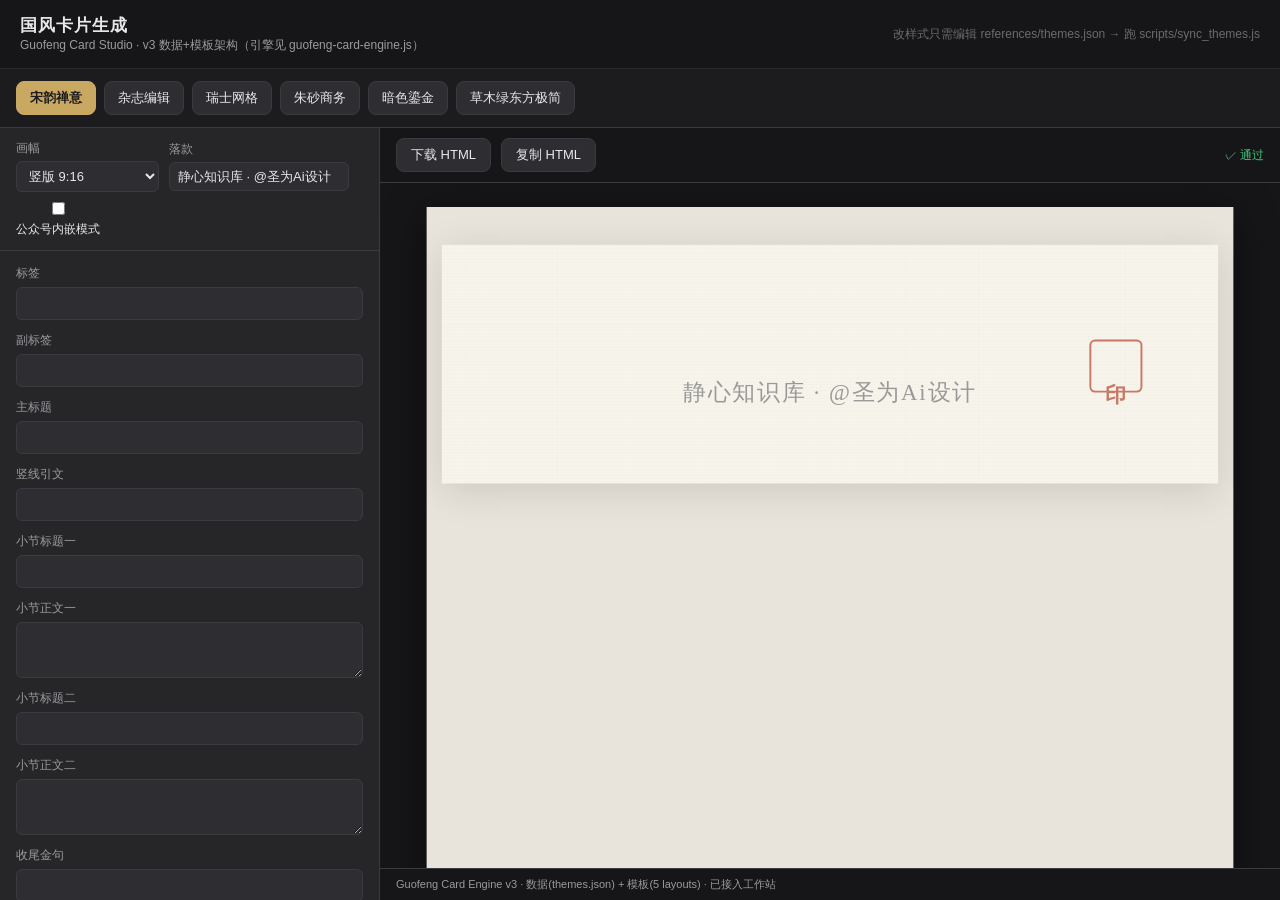
==== guofeng-card-studio.html @ 95b18b8d "chore: v3.1.0 加入更新日志与道术双群实战海报示例 - 新增 CHANGELOG.md（v1.0.0 → v3.1.0 全量版本记录） - 新增 examples/：道·宋韵禅意 + 术·" ====
<!DOCTYPE html>
<html lang="zh-CN">
<head>
<meta charset="UTF-8">
<meta name="viewport" content="width=device-width,initial-scale=1.0">
<title>国风卡片生成 · Guofeng Card Studio v3</title>
<style>
  *{margin:0;padding:0;box-sizing:border-box}
  body{font-family:"Noto Sans SC",-apple-system,"PingFang SC",sans-serif;background:#161618;color:#e8e8ea;height:100vh;display:flex;flex-direction:column;overflow:hidden}
  header{padding:14px 20px;border-bottom:1px solid #2a2a2e;display:flex;align-items:center;gap:16px;flex-wrap:wrap}
  header h1{font-size:17px;font-weight:700;letter-spacing:1px}
  header .sub{font-size:12px;color:#9a9aa0}
  header .hint{margin-left:auto;font-size:12px;color:#6a6a70}
  main{flex:1;min-height:0;display:flex}
  #app{flex:1;min-width:0}
</style>
</head>
<body>
<header>
  <div>
    <h1>国风卡片生成</h1>
    <div class="sub">Guofeng Card Studio · v3 数据+模板架构（引擎见 guofeng-card-engine.js）</div>
  </div>
  <div class="hint">改样式只需编辑 references/themes.json → 跑 scripts/sync_themes.js</div>
</header>
<main>
  <div id="app"></div>
</main>

<!-- 引擎（含全部主题数据与 5 个通用布局模板） -->
<script src="guofeng-card-engine.js"></script>
<script>
  // 挂载引擎到 #app。风格/数据全部来自引擎内的 DATA（由 themes.json 同步）。
  GuofengCard.mount('#app', { defaultStyle: 'songzen', sign: '静心知识库 · @圣为Ai设计' });
</script>
</body>
</html>
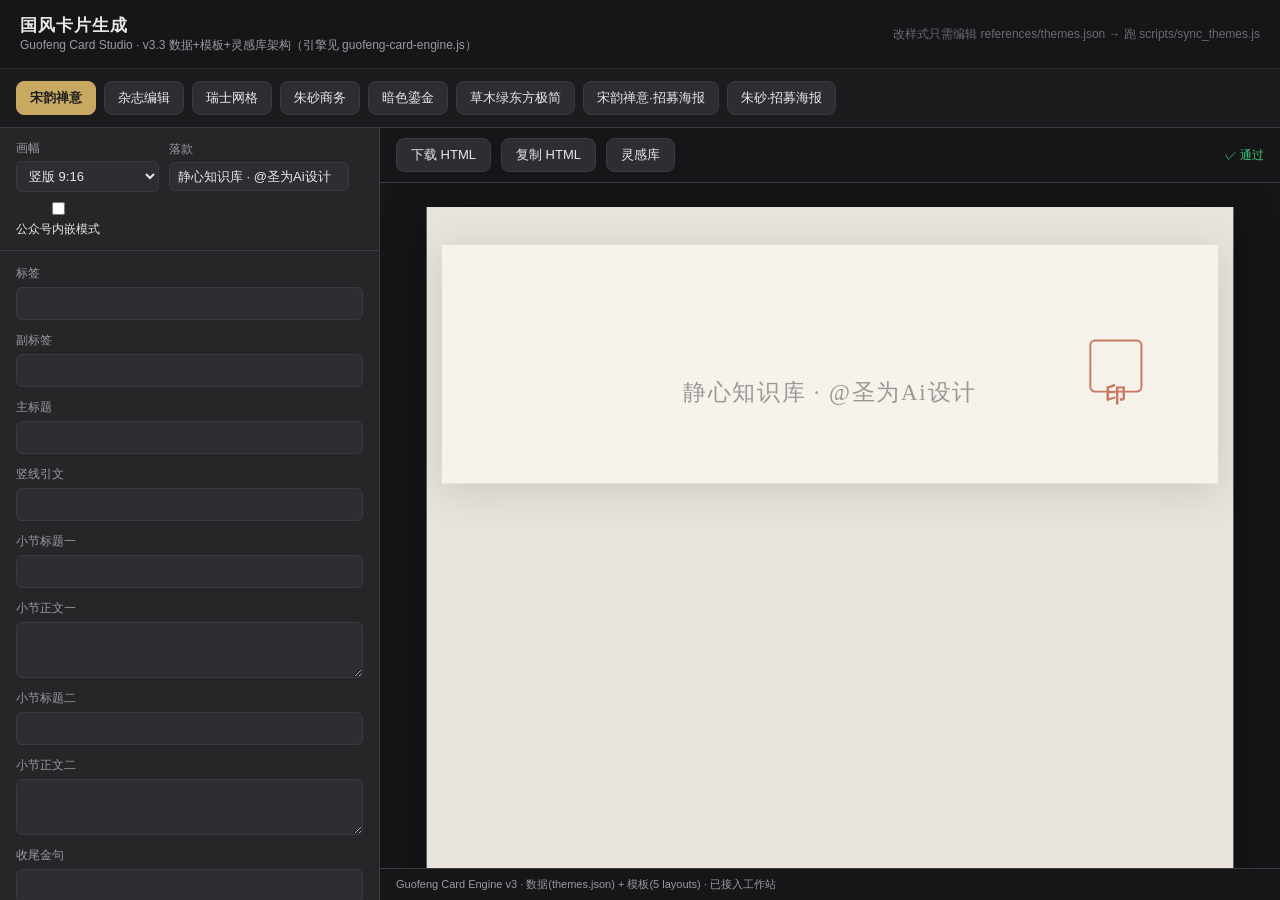
==== commit bb450795: "feat: v3.3.0 联网灵感库——可更新的结构化灵感数据源 + Studio灵感面板 - 新增 references/inspiration.json（6 来源 / 16 条灵感，含配色/字体/" ====
--- a/guofeng-card-studio.html
+++ b/guofeng-card-studio.html
@@ -19,7 +19,7 @@
 <header>
   <div>
     <h1>国风卡片生成</h1>
-    <div class="sub">Guofeng Card Studio · v3 数据+模板架构（引擎见 guofeng-card-engine.js）</div>
+    <div class="sub">Guofeng Card Studio · v3.3 数据+模板+灵感库架构（引擎见 guofeng-card-engine.js）</div>
   </div>
   <div class="hint">改样式只需编辑 references/themes.json → 跑 scripts/sync_themes.js</div>
 </header>
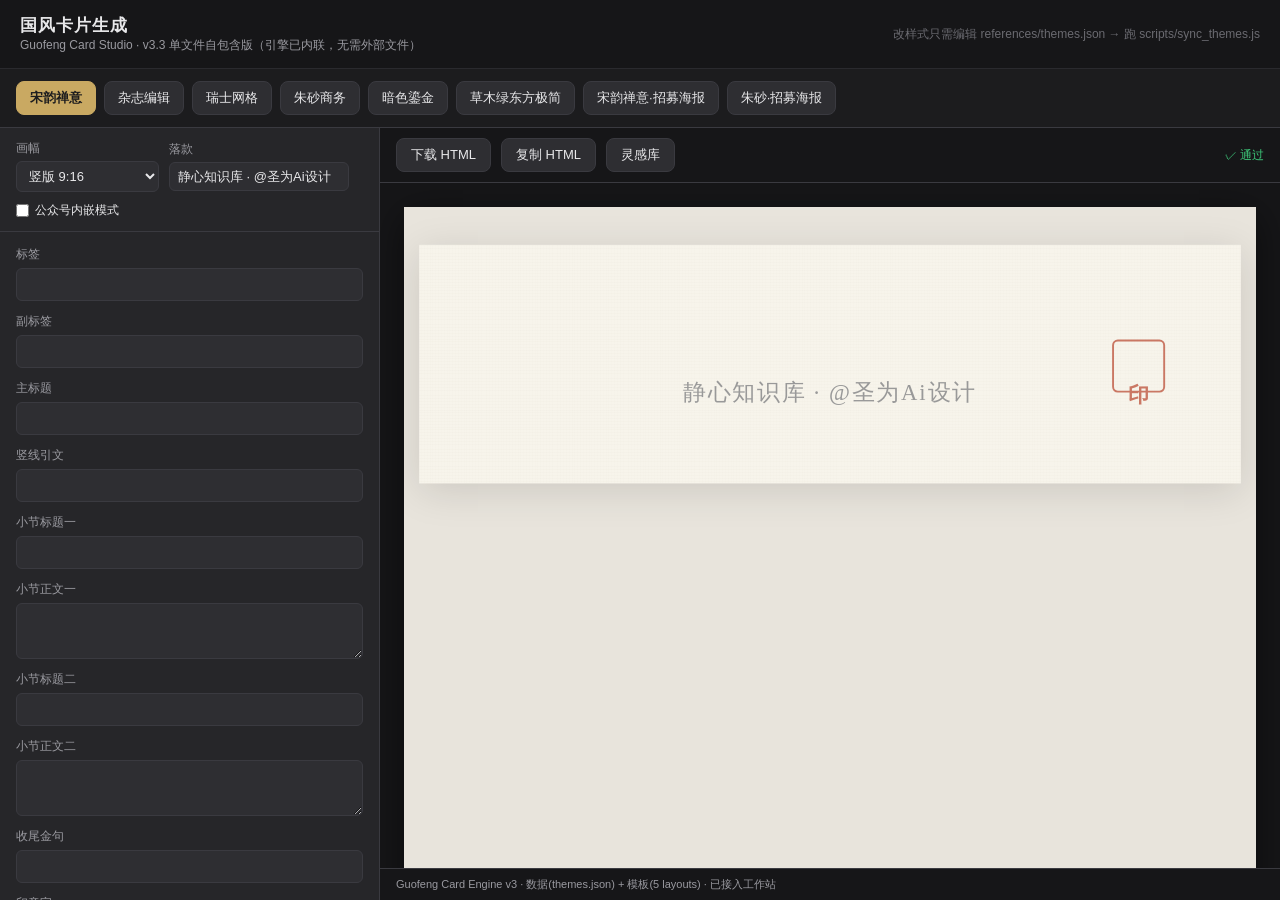
==== commit 21cdd8a9: "feat: Studio 单文件自包含版——引擎内联，单独打开不再丢标签按钮 手机上只带 HTML 打开时引擎缺失导致整个 UI 不渲染；现将 guofeng-card-engine.js 内联进 H" ====
--- a/guofeng-card-studio.html
+++ b/guofeng-card-studio.html
@@ -19,7 +19,7 @@
 <header>
   <div>
     <h1>国风卡片生成</h1>
-    <div class="sub">Guofeng Card Studio · v3.3 数据+模板+灵感库架构（引擎见 guofeng-card-engine.js）</div>
+    <div class="sub">Guofeng Card Studio · v3.3 单文件自包含版（引擎已内联，无需外部文件）</div>
   </div>
   <div class="hint">改样式只需编辑 references/themes.json → 跑 scripts/sync_themes.js</div>
 </header>
@@ -27,8 +27,1550 @@
   <div id="app"></div>
 </main>
 
-<!-- 引擎（含全部主题数据与 5 个通用布局模板） -->
-<script src="guofeng-card-engine.js"></script>
+<!-- 引擎已内联（含全部主题数据与布局模板），单文件即可运行 -->
+<script>
+/*!
+ * Guofeng Card Engine v3.3  —  数据 + 模板 + 灵感库 架构
+ * 8 套主题收敛为：themes.json（数据） + 6 个通用布局模板（结构，含 poster 招募海报）。
+ * 灵感库：inspiration.json（数据） + 同步进本文件 INSPIRATIONS 块，Studio 内可浏览/复制。
+ * 新增风格 = 在 themes.json 加一条（layout + colors + decor + sample），无需改 HTML。
+ *
+ * 用法一（UI 挂载）：
+ *   <script src="guofeng-card-engine.js"><\/script>
+ *   GuofengCard.mount(document.getElementById('mount-here'), { defaultStyle:'songzen' });
+ * 用法二（只要 HTML）：
+ *   const html = GuofengCard.buildCard('swiss', { title:'...' }, { ratio:'9:16', sign:'xxx' });
+ *   const wechat = GuofengCard.inlineStyles(html);
+ *   const v = GuofengCard.validate(wechat, true);
+ *
+ * 编辑数据源：改 references/themes.json，再跑 `node scripts/sync_themes.js` 同步到本文件。
+ */
+(function (global) {
+  'use strict';
+
+  const FONT_BASE = "https://miaoda.feishu.cn/fonts/css2?family=";
+  const SIGN_DEFAULT = "静心知识库 · @圣为Ai设计";
+
+  /* —— 字体令牌：token -> 实际 font-family —— */
+  const FAMILY = {
+    serif: '"Noto Serif SC","Songti SC","SimSun",serif',
+    sans: '"Noto Sans SC",sans-serif',
+    display: '"Playfair Display",serif',
+    mono: '"JetBrains Mono",monospace'
+  };
+
+  /* ============ 主题数据（由 scripts/sync_themes.js 从 themes.json 同步） ============ */
+  /*__THEMES_DATA_START__*/
+  const DATA = {
+  "version": "3.2.0",
+  "signDefault": "静心知识库 · @圣为Ai设计",
+  "fontFamilies": {
+    "serif": "\"Noto Serif SC\",\"Songti SC\",\"SimSun\",serif",
+    "sans": "\"Noto Sans SC\",sans-serif",
+    "display": "\"Playfair Display\",serif",
+    "mono": "\"JetBrains Mono\",monospace"
+  },
+  "fontLink": {
+    "serif": "Noto+Serif+SC:wght@400;600;700;900",
+    "sans": "Noto+Sans+SC:wght@300;400;500;700;800",
+    "display": "Playfair+Display:wght@700;900",
+    "mono": "JetBrains+Mono:wght@400;700"
+  },
+  "layouts": {
+    "single": {
+      "desc": "单列叙事：标签→主标题→竖线引文→小节→收尾金句→印章。宋韵禅意/暗色鎏金共用",
+      "fields": [
+        {
+          "k": "tag",
+          "l": "标签",
+          "t": "text"
+        },
+        {
+          "k": "subTag",
+          "l": "副标签",
+          "t": "text"
+        },
+        {
+          "k": "title",
+          "l": "主标题",
+          "t": "text"
+        },
+        {
+          "k": "quote",
+          "l": "竖线引文",
+          "t": "text"
+        },
+        {
+          "k": "s1t",
+          "l": "小节标题一",
+          "t": "text"
+        },
+        {
+          "k": "s1b",
+          "l": "小节正文一",
+          "t": "area"
+        },
+        {
+          "k": "s2t",
+          "l": "小节标题二",
+          "t": "text"
+        },
+        {
+          "k": "s2b",
+          "l": "小节正文二",
+          "t": "area"
+        },
+        {
+          "k": "golden",
+          "l": "收尾金句",
+          "t": "text"
+        },
+        {
+          "k": "seal",
+          "l": "印章字",
+          "t": "text"
+        }
+      ]
+    },
+    "editorial": {
+      "desc": "杂志叙事：栏目标签→主标题→导语→首字下沉→金句引文→第二段",
+      "fields": [
+        {
+          "k": "kicker",
+          "l": "栏目标签",
+          "t": "text"
+        },
+        {
+          "k": "title",
+          "l": "主标题",
+          "t": "text"
+        },
+        {
+          "k": "dek",
+          "l": "导语/摘要",
+          "t": "area"
+        },
+        {
+          "k": "lead",
+          "l": "首段（首字下沉）",
+          "t": "area"
+        },
+        {
+          "k": "pull",
+          "l": "金句引文",
+          "t": "text"
+        },
+        {
+          "k": "lead2",
+          "l": "第二段",
+          "t": "area"
+        }
+      ]
+    },
+    "grid": {
+      "desc": "瑞士网格：顶栏→主标题→编号步骤→结论条",
+      "fields": [
+        {
+          "k": "topL",
+          "l": "分类标签",
+          "t": "text"
+        },
+        {
+          "k": "topR",
+          "l": "日期/编号",
+          "t": "text"
+        },
+        {
+          "k": "title",
+          "l": "主标题",
+          "t": "text"
+        },
+        {
+          "k": "s1t",
+          "l": "阶段一标题",
+          "t": "text"
+        },
+        {
+          "k": "s1b",
+          "l": "阶段一说明",
+          "t": "area"
+        },
+        {
+          "k": "s2t",
+          "l": "阶段二标题",
+          "t": "text"
+        },
+        {
+          "k": "s2b",
+          "l": "阶段二说明",
+          "t": "area"
+        },
+        {
+          "k": "s3t",
+          "l": "阶段三标题",
+          "t": "text"
+        },
+        {
+          "k": "s3b",
+          "l": "阶段三说明",
+          "t": "area"
+        },
+        {
+          "k": "conclusion",
+          "l": "结论条",
+          "t": "text"
+        }
+      ]
+    },
+    "asymmetric": {
+      "desc": "不对称色块：左侧色块+竖排水印+四角元数据→内容区",
+      "fields": [
+        {
+          "k": "metaTL",
+          "l": "编号",
+          "t": "text"
+        },
+        {
+          "k": "metaTR",
+          "l": "期次",
+          "t": "text"
+        },
+        {
+          "k": "series",
+          "l": "系列名",
+          "t": "text"
+        },
+        {
+          "k": "title",
+          "l": "主标题",
+          "t": "text"
+        },
+        {
+          "k": "subtitle",
+          "l": "副标题",
+          "t": "area"
+        },
+        {
+          "k": "s1t",
+          "l": "小节标签一",
+          "t": "text"
+        },
+        {
+          "k": "s1b",
+          "l": "小节正文一",
+          "t": "area"
+        },
+        {
+          "k": "s2t",
+          "l": "小节标签二",
+          "t": "text"
+        },
+        {
+          "k": "s2b",
+          "l": "小节正文二",
+          "t": "area"
+        },
+        {
+          "k": "circle",
+          "l": "圆心字",
+          "t": "text"
+        },
+        {
+          "k": "golden",
+          "l": "收尾金句",
+          "t": "text"
+        },
+        {
+          "k": "water",
+          "l": "水印字",
+          "t": "text"
+        }
+      ]
+    },
+    "business": {
+      "desc": "商务营销：红封边→页码水印→卖点列表→渐变页脚",
+      "fields": [
+        {
+          "k": "kicker",
+          "l": "课程/产品标签",
+          "t": "text"
+        },
+        {
+          "k": "title",
+          "l": "主标题",
+          "t": "text"
+        },
+        {
+          "k": "subtitle",
+          "l": "副标题/价值",
+          "t": "area"
+        },
+        {
+          "k": "f1t",
+          "l": "卖点一标题",
+          "t": "text"
+        },
+        {
+          "k": "f1b",
+          "l": "卖点一说明（含*高亮*）",
+          "t": "area"
+        },
+        {
+          "k": "f2t",
+          "l": "卖点二标题",
+          "t": "text"
+        },
+        {
+          "k": "f2b",
+          "l": "卖点二说明",
+          "t": "area"
+        }
+      ]
+    },
+    "poster": {
+      "desc": "国风招募海报：标签→大字主标题(支持<br>/<em>高亮)→可选路径条→壹贰叁日课→CTA色块+二维码→落款。适配 9:16 竖版招募/活动海报",
+      "fields": [
+        {
+          "k": "tag",
+          "l": "标签",
+          "t": "text"
+        },
+        {
+          "k": "sub",
+          "l": "副标签",
+          "t": "text"
+        },
+        {
+          "k": "title",
+          "l": "主标题(可用<br>换行、<em>高亮)",
+          "t": "text"
+        },
+        {
+          "k": "seal",
+          "l": "印章字",
+          "t": "text"
+        },
+        {
+          "k": "l1",
+          "l": "日课一",
+          "t": "area"
+        },
+        {
+          "k": "l2",
+          "l": "日课二",
+          "t": "area"
+        },
+        {
+          "k": "l3",
+          "l": "日课三",
+          "t": "area"
+        },
+        {
+          "k": "steps",
+          "l": "路径条(空格分隔·可选)",
+          "t": "text"
+        },
+        {
+          "k": "cta",
+          "l": "CTA主文案",
+          "t": "text"
+        },
+        {
+          "k": "ctaSub",
+          "l": "CTA副文案",
+          "t": "text"
+        },
+        {
+          "k": "qrcode",
+          "l": "二维码(url或base64·可选)",
+          "t": "text"
+        },
+        {
+          "k": "water",
+          "l": "背景水印字(可选)",
+          "t": "text"
+        }
+      ]
+    }
+  },
+  "themes": {
+    "songzen": {
+      "label": "宋韵禅意",
+      "layout": "single",
+      "bodyBg": "#e8e4dc",
+      "fonts": {
+        "base": "serif",
+        "display": "serif"
+      },
+      "fontTokens": [
+        "serif"
+      ],
+      "decor": {
+        "seal": true,
+        "paperTexture": true,
+        "gradientText": false
+      },
+      "colors": {
+        "--ink": "#222",
+        "--accent": "#8C4A38",
+        "--accent-bright": "#B8442C",
+        "--gold": "#C8B89E",
+        "--jade": "#3A5A48",
+        "--paper": "#F7F4EB",
+        "--line": "#DDD8CF",
+        "--muted": "#999"
+      },
+      "sample": {
+        "tag": "一人公司笔记",
+        "subTag": "反完美主义 · 持续输出",
+        "title": "烂泥哲学",
+        "quote": "允许自己先烂着，但别允许自己不动。",
+        "s1t": "什么是烂泥",
+        "s1b": "不是摆烂，是接受当下不够好的状态。像烂泥一样，先摊在地上，再慢慢长出根来。",
+        "s2t": "怎么用",
+        "s2b": "别等准备好了再开始。先发十条烂内容，再发一百条还行的，最后那条爆款自然会来。",
+        "golden": "完成比完美重要，活着比活着好。",
+        "seal": "禅"
+      }
+    },
+    "editorial": {
+      "label": "杂志编辑",
+      "layout": "editorial",
+      "bodyBg": "#e4e0d8",
+      "fonts": {
+        "base": "sans",
+        "display": "serif"
+      },
+      "fontTokens": [
+        "serif",
+        "sans",
+        "display"
+      ],
+      "decor": {
+        "hairline": true,
+        "pullquote": true,
+        "dropcap": true
+      },
+      "colors": {
+        "--ink": "#1a1a1a",
+        "--accent": "#B8442C",
+        "--paper": "#FAF8F4",
+        "--line": "#D5D0C8",
+        "--muted": "#8a8580"
+      },
+      "sample": {
+        "kicker": "COLUMN · 阅读",
+        "title": "读书的意义",
+        "dek": "读书不是为了记住什么，是为了在某个瞬间，你突然懂了某个人说的某句话。",
+        "lead": "我们总以为阅读是一场记忆的搬运，把别人的思想装进自己的脑子。可大多数书，读过就忘了。",
+        "pull": "记不住没关系，那一瞬间的懂，已经改变了你。",
+        "lead2": "真正留下的，是你看世界时悄悄多出的那一层滤镜。"
+      }
+    },
+    "swiss": {
+      "label": "瑞士网格",
+      "layout": "grid",
+      "bodyBg": "#dadada",
+      "fonts": {
+        "base": "sans",
+        "accent": "mono"
+      },
+      "fontTokens": [
+        "sans",
+        "mono"
+      ],
+      "decor": {
+        "topbar": true,
+        "stepNumbers": true,
+        "conclusionBar": true
+      },
+      "colors": {
+        "--ink": "#0A0A0A",
+        "--accent": "#C8202A",
+        "--paper": "#FFFFFF",
+        "--line": "#E0E0E0",
+        "--muted": "#999"
+      },
+      "sample": {
+        "topL": "内容方法论 / METHOD",
+        "topR": "2026.10",
+        "title": "做内容的三个阶段",
+        "s1t": "发自己想发的",
+        "s1b": "自嗨期。先让自己舒服，把表达欲释放出来，不必急着讨好任何人。",
+        "s2t": "发用户想看的",
+        "s2b": "流量期。开始读评论、看数据，用别人的需求校准自己的表达。",
+        "s3t": "发用户说不出但需要的",
+        "s3b": "壁垒期。你替他们说出了那句一直卡在喉咙里的话，这就成了你的护城河。",
+        "conclusion": "从自嗨到壁垒，差的是一百条还不完美的练习。"
+      }
+    },
+    "crimson": {
+      "label": "朱砂商务",
+      "layout": "business",
+      "bodyBg": "#d8d8d8",
+      "fonts": {
+        "base": "sans"
+      },
+      "fontTokens": [
+        "sans"
+      ],
+      "decor": {
+        "redBorder": true,
+        "pageno": true,
+        "footerGradient": true,
+        "highlight": true
+      },
+      "colors": {
+        "--ink": "#1a1a1a",
+        "--accent": "#C8202A",
+        "--accent-bright": "#D43A3A",
+        "--accent-deep": "#8A1F24",
+        "--paper": "#FFFFFF",
+        "--muted": "#9a9a9a"
+      },
+      "sample": {
+        "kicker": "课程首发",
+        "title": "一人公司实战营",
+        "subtitle": "不投流、纯靠内容驱动，一个人也能跑通的商业闭环。",
+        "f1t": "21 天陪跑",
+        "f1b": "从 0 到 1 搭起你的*内容资产*，每天 30 分钟，不焦虑。",
+        "f2t": "可复用 SOP",
+        "f2b": "排版、选题、标题、数据看板，全部*模板化*，复制即用。"
+      }
+    },
+    "darkgold": {
+      "label": "暗色鎏金",
+      "layout": "single",
+      "bodyBg": "#000",
+      "fonts": {
+        "base": "serif",
+        "display": "serif"
+      },
+      "fontTokens": [
+        "serif"
+      ],
+      "decor": {
+        "seal": true,
+        "frame": true,
+        "gradientText": true
+      },
+      "colors": {
+        "--ink": "#0D0D0D",
+        "--text": "#E8E0D0",
+        "--accent": "#C9A962",
+        "--accent-bright": "#E0C88A",
+        "--gold": "#C9A962",
+        "--gold-bright": "#E0C88A",
+        "--gold-line": "rgba(201,169,98,.25)",
+        "--paper": "#0D0D0D",
+        "--line": "rgba(201,169,98,.25)",
+        "--muted": "#C9A962"
+      },
+      "sample": {
+        "kicker": "珍藏版金句",
+        "title": "善友如镜",
+        "quote": "善友如镜，照见自己。",
+        "golden": "你靠近谁，就会成为谁。",
+        "seal": "鏡"
+      }
+    },
+    "sage": {
+      "label": "草木绿东方极简",
+      "layout": "asymmetric",
+      "bodyBg": "#d8d4c8",
+      "fonts": {
+        "base": "serif",
+        "meta": "sans"
+      },
+      "fontTokens": [
+        "serif",
+        "sans"
+      ],
+      "decor": {
+        "sageBlock": true,
+        "watermark": true,
+        "cornerMeta": true,
+        "seriesQuote": true,
+        "circle": true
+      },
+      "colors": {
+        "--sage": "#7D855A",
+        "--sage-deep": "#5A6340",
+        "--paper": "#EAEAE2",
+        "--charcoal": "#2A2A28",
+        "--charcoal-soft": "#4a4a46",
+        "--muted": "#9a958a",
+        "--line": "#D5D0C8"
+      },
+      "sample": {
+        "metaTL": "NO. 03",
+        "metaTR": "AUTUMN 2026",
+        "series": "中医本草",
+        "title": "君臣佐使",
+        "subtitle": "一张方子的秩序，就是一个人做事的秩序。",
+        "s1t": "君 · 主药",
+        "s1b": "针对主证的核心药材，力量最大。做任何事，先找到那个必须解决的主问题。",
+        "s2t": "臣 · 辅药",
+        "s2b": "辅助君药，加强疗效。核心之外，配两三个得力帮手，不贪多。",
+        "circle": "和",
+        "golden": "药有君臣佐使，人有主次缓急。",
+        "water": "藥"
+      }
+    },
+    "poster_dao": {
+      "label": "宋韵禅意·招募海报",
+      "layout": "poster",
+      "bodyBg": "#e8e4dc",
+      "fonts": {
+        "base": "serif",
+        "display": "serif"
+      },
+      "fontTokens": [
+        "serif"
+      ],
+      "decor": {
+        "seal": true
+      },
+      "colors": {
+        "--ink": "#222",
+        "--accent": "#8C4A38",
+        "--accent-bright": "#B8442C",
+        "--gold": "#C8B89E",
+        "--jade": "#3A5A48",
+        "--paper": "#F7F4EB",
+        "--line": "#DDD8CF",
+        "--muted": "#999",
+        "--cta-bg": "#3A5A48",
+        "--cta-text": "#F3EFE4",
+        "--gold-line": "rgba(140,74,56,.22)"
+      },
+      "sample": {
+        "tag": "道德经学习感悟",
+        "sub": "《道德经》学习感悟｜每日分享｜心性成长",
+        "title": "闻<em>道</em>一日<br>养<em>心</em>一年",
+        "seal": "福宝",
+        "l1": "不急着改变世界，先学会顺应自己。",
+        "l2": "在这里，读经典、悟规律、照见本心。",
+        "l3": "每天一点道家智慧，让心慢慢安定下来。",
+        "steps": "",
+        "cta": "加入道德经共修群",
+        "ctaSub": "一起明道、养心、成长。",
+        "qrcode": "[data-uri]",
+        "water": "道"
+      }
+    },
+    "poster_shu": {
+      "label": "朱砂·招募海报",
+      "layout": "poster",
+      "bodyBg": "#e6e0d8",
+      "fonts": {
+        "base": "serif",
+        "display": "serif"
+      },
+      "fontTokens": [
+        "serif"
+      ],
+      "decor": {
+        "seal": true
+      },
+      "colors": {
+        "--ink": "#241f1d",
+        "--accent": "#9E3B2D",
+        "--accent-bright": "#C0392B",
+        "--gold": "#C8A24E",
+        "--jade": "#C0392B",
+        "--paper": "#F7F2EC",
+        "--line": "#E6D6CC",
+        "--muted": "#A38A80",
+        "--cta-bg": "linear-gradient(135deg,#C0392B,#9E3B2D)",
+        "--cta-text": "#FBF1EC",
+        "--gold-line": "rgba(158,59,45,.22)"
+      },
+      "sample": {
+        "tag": "传统文化共修",
+        "sub": "传统文化实修营｜读经｜明理｜践行",
+        "title": "共修百<em>日</em><br>功夫上<em>身</em>",
+        "seal": "福宝",
+        "l1": "不只是听课，而是一起练。",
+        "l2": "读原文、做笔记、写感悟、互相督促。",
+        "l3": "把传统文化从「知道」，变成「做到」。",
+        "steps": "读经 明理 践行 养成",
+        "cta": "加入共修群",
+        "ctaSub": "用 100 天，完成一次扎实学习。",
+        "qrcode": "[data-uri]",
+        "water": "术"
+      }
+    }
+  }
+};
+  /*__THEMES_DATA_END__*/
+
+  /* ============ 灵感库（由 scripts/sync_inspiration.js 从 references/inspiration.json 同步） ============ */
+  /*__INSPIRATION_DATA_START__*/
+  const INSPIRATIONS = {
+  "version": "1.0.0",
+  "updated": "2026-10-29",
+  "description": "国风排版灵感库 · 来自 Awwwards / 时尚杂志 / 高端品牌 / 2026 字体趋势等公开来源的「美观、高级、时尚感」排版范式。结构化的可更新数据源：编辑本文件即可追加灵感，再跑 scripts/sync_inspiration.js 同步进引擎，或在 Studio 内直接浏览。",
+  "sources": [
+    {
+      "id": "awwwards-2026",
+      "title": "Awwwards — Web Design Trends 2026",
+      "url": "https://www.awwwards.com/",
+      "fetchedAt": "2026-10-29",
+      "tags": ["trend", "editorial", "typography", "minimal"],
+      "summary": "2026 趋势：排版即主角（Typography as the Hero）、探索式布局、电影感英雄区、自然提炼色（Nature Distilled）、噪点+色度混搭。"
+    },
+    {
+      "id": "award-ref",
+      "title": "Award-Winning Websites 2025–2030 Reference",
+      "url": "https://github.com/coroboros/research/blob/main/articles/award-winning-websites-2025-2030/award-winning-websites-2025-2030.md",
+      "fetchedAt": "2026-10-29",
+      "tags": ["archetype", "minimal", "editorial", "luxury"],
+      "summary": "获奖站八大原型（Minimalist / Editorial / Corporate Luxury 等）的字体、配色、网格、间距与可复用 CSS 片段；含 60-30-10、流体字号/间距系统。"
+    },
+    {
+      "id": "luxury-andor",
+      "title": "STUDIO ANDOR — Luxury Branding Trends 2025",
+      "url": "https://studioandor.com/blog/luxury-website-design-trends",
+      "fetchedAt": "2026-10-29",
+      "tags": ["brand", "luxury", "typography", "texture"],
+      "summary": "静奢趋势：bold yet understated 定制衬线、大地色/摩卡慕斯/香槟金、极简+极繁点缀、数字触感纹理（噪点/压印/箔）。"
+    },
+    {
+      "id": "fashion-mags",
+      "title": "MaisFonts — Typography in Fashion Magazines (Vogue/BAZAAR/Elle)",
+      "url": "https://sa.maisfontes.com/blog/fashion-magazine-typography-vogue-harpers-bazaar-elle",
+      "fetchedAt": "2026-10-29",
+      "tags": ["magazine", "typography", "serif"],
+      "summary": "时尚杂志排版密码：Vogue=Didot 高对比优雅、BAZAAR=Bodoni 戏剧感、Elle=Futura 都市感；衬线标题+无衬线信息分层。"
+    },
+    {
+      "id": "bigbigwork-2026",
+      "title": "大作 — 2026 年字体趋势（八种表现型排版）",
+      "url": "https://blog.bigbigwork.com/archives/202511222",
+      "fetchedAt": "2026-10-29",
+      "tags": ["typography", "trend", "expressive"],
+      "summary": "2026 八大字体趋势：时髦曲线衬线、新颖斜体、安静无衬线、意式风情、前沿风尚、文字图形化、可爱舒适、混乱手写。"
+    },
+    {
+      "id": "purplehill-2025",
+      "title": "Purple Hills Studio — Trendy Fonts for 2025",
+      "url": "https://www.purplehillstudio.com/blog/trendy-fonts-for-2025",
+      "fetchedAt": "2026-10-29",
+      "tags": ["typography", "font-pairing"],
+      "summary": "当红字体清单：Neue Montreal / Canela / Söhne / Cooper Black / GT America / Inter 等，覆盖极简、编辑、复古回潮。"
+    }
+  ],
+  "entries": [
+    {
+      "id": "typo-as-hero",
+      "title": "排版即主角（Typography as the Hero）",
+      "category": "trend",
+      "source": "awwwards-2026",
+      "designLanguage": "超大、朴素的无衬线字体铺满画面，置于纯色 / 柔和渐变 / 黑白之上；让字体本身讲故事，不需要配图也能成立。",
+      "palette": { "bg": "#111111", "ink": "#FFFFFF", "accent": "#E94F37" },
+      "fonts": ["Neue Montreal", "Inter", "Suisse Int'l"],
+      "cssSnippet": ".hero-type{font-size:clamp(64px,14vw,200px);font-weight:800;line-height:.95;letter-spacing:-.02em;color:var(--ink)}",
+      "applicableTo": ["single", "poster", "editorial"],
+      "tags": ["oversized", "minimal", "black-white"],
+      "note": "适合反共识金句卡 / 招募海报主标题：字大到溢出边缘，克制即高级。"
+    },
+    {
+      "id": "quiet-luxury-serif",
+      "title": "静奢定制衬线（Bold yet Understated）",
+      "category": "brand",
+      "source": "luxury-andor",
+      "designLanguage": "定制高对比衬线体，字脚锐利、字形修长；与极精致的元信息无衬线搭配，于克制中显贵气。",
+      "palette": { "bg": "#F8F5F0", "ink": "#1A1A1A", "accent": "#C5A572" },
+      "fonts": ["Didot", "Bodoni", "GT Sectra", "Apercu", "Founders Grotesk"],
+      "cssSnippet": ".lux-title{font-family:'Playfair Display',serif;font-weight:700;letter-spacing:.01em;color:var(--ink)}.lux-meta{font-family:'Inter',sans-serif;font-size:11px;letter-spacing:.18em;text-transform:uppercase;color:#9a9388}",
+      "applicableTo": ["single", "darkgold", "editorial"],
+      "tags": ["luxury", "serif", "restraint"],
+      "note": "对应宋韵禅意 / 暗色鎏金：标题用衬线、信息用无衬线、主色只做锚点。"
+    },
+    {
+      "id": "editorial-serif-sans",
+      "title": "衬线标题 + 无衬线正文（Editorial Pairing）",
+      "category": "magazine",
+      "source": "fashion-mags",
+      "designLanguage": "衬线大标题（Playfair/GT Sectra 60–120px）配无衬线正文（Inter/Neue Haas 16–18px），多列不对称网格，引文破版。",
+      "palette": { "bg": "#FAF8F4", "ink": "#1a1a1a", "accent": "#B8442C" },
+      "fonts": ["Playfair Display", "GT Sectra", "Inter", "Neue Haas Grotesk"],
+      "cssSnippet": ".editorial-layout{display:grid;grid-template-columns:repeat(12,1fr);gap:1.5rem}.feature{grid-column:1/8}.sidebar{grid-column:9/13}.pull-quote{grid-column:3/11;font-style:italic;font-size:var(--fs-xl)}",
+      "applicableTo": ["editorial"],
+      "tags": ["serif-sans", "grid", "magazine"],
+      "note": "杂志编辑系统的核心：标题衬线、正文无衬线、引文斜体破版。"
+    },
+    {
+      "id": "vogue-didot",
+      "title": "Vogue 高对比 Didot",
+      "category": "magazine",
+      "source": "fashion-mags",
+      "designLanguage": "Didot 极细发丝线 + 强竖画，照片之上如薄纱般透出；开放空间给字体呼吸，制造欧洲奢侈品气质。",
+      "palette": { "bg": "#0F0F0F", "ink": "#F4F1EA", "accent": "#C9A962" },
+      "fonts": ["Didot", "Prata", "Bodoni Moda"],
+      "cssSnippet": ".didot-title{font-family:'Playfair Display',serif;font-weight:400;font-size:clamp(48px,9vw,128px);line-height:1.05;color:var(--ink)}",
+      "applicableTo": ["editorial", "darkgold"],
+      "tags": ["didot", "high-contrast", "luxury"],
+      "note": "免费平替用 Prata / Bodoni Moda（Google Fonts），避免商用 Didot 授权问题。"
+    },
+    {
+      "id": "minimal-extreme-whitespace",
+      "title": "极简极端留白（Extreme Whitespace）",
+      "category": "archetype",
+      "source": "award-ref",
+      "designLanguage": "2–3 色，每个元素都需证明存在价值；巨幅留白，宏观区块间距 120–200px+，字体承载设计。",
+      "palette": { "bg": "#FAFAF5", "ink": "#2D2D2D", "accent": "#2D2D2D" },
+      "fonts": ["Inter", "Neue Haas Grotesk", "Söhne"],
+      "cssSnippet": ".wrapper{display:grid;grid-template-columns:1fr min(65ch,100%) 1fr;gap:clamp(3rem,8vw,12rem);padding:clamp(2rem,5vw,8rem)}.wrapper>*{grid-column:2}.full-bleed{grid-column:1/-1}",
+      "applicableTo": ["single", "poster"],
+      "tags": ["minimal", "whitespace", "type-driven"],
+      "note": "留白即奢侈：内容块间距给足，而非用分割线堆砌。"
+    },
+    {
+      "id": "fluid-scale-system",
+      "title": "流体字号 / 间距系统（Fluid Scale）",
+      "category": "typography",
+      "source": "award-ref",
+      "designLanguage": "用 clamp() 定义一套随视口流动的 --fs / --space 变量，去掉断点、保证跨尺寸节奏一致。",
+      "palette": {},
+      "fonts": [],
+      "cssSnippet": ":root{--space-s:clamp(1rem,.75rem + 1.25vw,1.5rem);--space-l:clamp(2rem,1rem + 5vw,6rem);--fs-xl:clamp(1.95rem,1.77rem + .91vw,2.44rem);--fs-hero:clamp(3.05rem,2.76rem + 1.43vw,3.81rem)}section{padding-block:var(--space-l)}",
+      "applicableTo": ["single", "editorial", "grid", "asymmetric", "business", "poster"],
+      "tags": ["fluid", "scale", "8px-grid"],
+      "note": "通用基线：所有卡片的字号/间距都从这一套 clamp 变量派生，保持韵律。"
+    },
+    {
+      "id": "swiss-grid-numbers",
+      "title": "瑞士网格 + 超大序号（Swiss Grid）",
+      "category": "archetype",
+      "source": "award-ref",
+      "designLanguage": "严格网格，步骤用 80–120px 超大等宽序号，直角无圆角，结论条用单一品牌红。",
+      "palette": { "bg": "#FFFFFF", "ink": "#0A0A0A", "accent": "#C8202A" },
+      "fonts": ["Neue Haas Grotesk", "Suisse Int'l", "JetBrains Mono"],
+      "cssSnippet": ".step{display:flex;gap:28px;border-top:1px solid var(--line);padding-top:32px}.step-no{flex:0 0 110px;font-family:'JetBrains Mono',monospace;font-size:88px;font-weight:700;color:var(--accent);line-height:1}.conclusion{background:var(--accent);color:#fff;padding:24px 32px;font-weight:700}",
+      "applicableTo": ["grid"],
+      "tags": ["grid", "mono", "numbers"],
+      "note": "已沉淀为 swiss 主题：编号步骤 + 红底结论条。"
+    },
+    {
+      "id": "earthy-muted-2026",
+      "title": "大地色 / 克制自然色（Nature Distilled）",
+      "category": "trend",
+      "source": "awwwards-2026",
+      "designLanguage": "取自泥土、黏土、沙、石的低饱和色板，叠加 Pantone 2025 摩卡慕斯；柔和、精致、有触感。",
+      "palette": { "bg": "#E8E4DF", "ink": "#3A352C", "accent": "#A47764" },
+      "fonts": ["Cormorant Garamond", "Fraunces"],
+      "cssSnippet": ":root{--sand:#E8E4DF;--mocha:#A47764;--clay:#9C6B4A;--gold:#C5A572;--ink:#3A352C}",
+      "applicableTo": ["sage", "single"],
+      "tags": ["earthy", "muted", "tactile"],
+      "note": "草木绿之外的高级自然色方案，适配中医/东方美学/自然疗愈内容。"
+    },
+    {
+      "id": "expressive-curvy-serif",
+      "title": "时髦曲线衬线（Curvy Serif）",
+      "category": "typography",
+      "source": "bigbigwork-2026",
+      "designLanguage": "带 70 年代活力的圆润高对比衬线，俏皮又开放；正取代极简无衬线 Logo（如 Eventbrite / Affinity 焕新）。",
+      "palette": { "bg": "#F3EAE0", "ink": "#241F1D", "accent": "#E0457B" },
+      "fonts": ["Fraunces", "Recoleta", "Canela"],
+      "cssSnippet": ".curvy{font-family:'Fraunces',serif;font-weight:600;font-optical-sizing:auto;font-style:normal;letter-spacing:.01em}",
+      "applicableTo": ["editorial", "poster"],
+      "tags": ["serif", "groovy", "retro"],
+      "note": "大胆张扬的衬线，适合年轻化、有态度的品牌标题。"
+    },
+    {
+      "id": "new-italic-2026",
+      "title": "新颖斜体（Liquid Italic）",
+      "category": "typography",
+      "source": "bigbigwork-2026",
+      "designLanguage": "带液态/气泡特质的个性斜体（如 Tilt Beauty / SKIMS），年轻、反叛、有态度；给足留白才出彩。",
+      "palette": { "bg": "#111111", "ink": "#FFFFFF", "accent": "#7C5CFF" },
+      "fonts": ["Fraunces (italic)", "Recolfa", "Sohne (oblique)"],
+      "cssSnippet": ".italic-pop{font-style:italic;font-weight:800;font-size:clamp(40px,8vw,120px);transform:skewX(-6deg);letter-spacing:-.01em}",
+      "applicableTo": ["poster", "editorial"],
+      "tags": ["italic", "playful", "gen-z"],
+      "note": "目标年轻受众的宣言式标题；避免与繁杂背景挤在一起。"
+    },
+    {
+      "id": "quiet-sans-2026",
+      "title": "安静无衬线（Quiet Sans）",
+      "category": "typography",
+      "source": "bigbigwork-2026",
+      "designLanguage": "极简无衬线，小尺寸、低声细语；靠金属箔、压印纹理、精致标签显贵气（如 Edwart Chocolatier / SCENARIO）。",
+      "palette": { "bg": "#F6F3EE", "ink": "#2A2A28", "accent": "#B89B6E" },
+      "fonts": ["Söhne", "Apercu", "Inter (light)"],
+      "cssSnippet": ".quiet{font-family:'Inter',sans-serif;font-weight:300;font-size:13px;letter-spacing:.14em;text-transform:uppercase;color:var(--ink)}",
+      "applicableTo": ["business", "single"],
+      "tags": ["sans", "minimal", "luxury"],
+      "note": "高端包装/品牌副信息的首选：克制即高级，靠质感细节取胜。"
+    },
+    {
+      "id": "type-as-graphic",
+      "title": "文字图形化（Typography as Graphic）",
+      "category": "trend",
+      "source": "bigbigwork-2026",
+      "designLanguage": "把字母放大、扭曲、融入华丽边框，让文字成为背景图案 / Logo 艺术品本身（装饰艺术 / Y2K / 迷幻 90s）。",
+      "palette": { "bg": "#0E0E0E", "ink": "#EDEDED", "accent": "#C9A962" },
+      "fonts": ["Playfair Display", "Cinzel", "Bodoni"],
+      "cssSnippet": ".type-bg{position:absolute;inset:0;display:grid;place-items:center;font-family:'Playfair Display',serif;font-size:46vw;font-weight:900;color:rgba(255,255,255,.05);line-height:1;pointer-events:none}",
+      "applicableTo": ["poster", "asymmetric"],
+      "tags": ["graphic", "watermark", "decorative"],
+      "note": "对应海报水印字：超大字作背景层，制造纵深与品牌感。"
+    },
+    {
+      "id": "cinematic-hero",
+      "title": "电影感英雄区（Cinematic Hero）",
+      "category": "trend",
+      "source": "awwwards-2026",
+      "designLanguage": "全幅高清照片/视频背景 + 其上超大朴素字体，氛围由图定、信息由字给，最简布局也最难忘。",
+      "palette": { "bg": "#000000", "ink": "#FFFFFF", "accent": "#FFFFFF" },
+      "fonts": ["Neue Montreal", "Inter"],
+      "cssSnippet": ".hero{position:relative;height:100vh;display:grid;place-items:center;background:url('hero.jpg')center/cover}.hero h1{position:relative;font-size:clamp(40px,10vw,140px);font-weight:800;color:#fff;text-shadow:0 4px 30px rgba(0,0,0,.4)}",
+      "applicableTo": ["poster", "single"],
+      "tags": ["cinematic", "hero", "photo"],
+      "note": "海报/封面版式：背景图 + 大字标题，图字平衡即高级。"
+    },
+    {
+      "id": "color-60-30-10",
+      "title": "60-30-10 配色法则",
+      "category": "brand",
+      "source": "award-ref",
+      "designLanguage": "60% 中性基底（背景/留白/表面）+ 30% 次级（文字/边框/结构）+ 10% 强调色（CTA/高亮/交互）。强调色因稀有而有效。",
+      "palette": { "bg": "#F2EFEA", "ink": "#2B2B2B", "accent": "#C8202A" },
+      "fonts": [],
+      "cssSnippet": ":root{--c-60:#F2EFEA;--c-30:#2B2B2B;--c-10:#C8202A}/* 背景/文字/强调 按此比例分配 */",
+      "applicableTo": ["single", "editorial", "grid", "asymmetric", "business", "poster"],
+      "tags": ["color-theory", "ratio", "accent"],
+      "note": "所有风格的配色基线：主色锚点 ≤5 处，不要喧宾夺主。"
+    },
+    {
+      "id": "variable-font-motion",
+      "title": "可变字体动态（Variable Font Motion）",
+      "category": "typography",
+      "source": "awwwards-2026",
+      "designLanguage": "单个可变字体文件，字重/字宽连续轴；滚动或悬停时 Light→Bold 平滑形变，无布局抖动，一个文件顶 4–8 个静态字重。",
+      "palette": {},
+      "fonts": ["Inter (variable)", "Roboto Flex", "Fraunces (variable)"],
+      "cssSnippet": "@font-face{font-family:'VF';src:url('vf.woff2')format('woff2')tech('variations')}.vf{font-family:'VF';font-variation-settings:'wght'400,'wdth'100;transition:font-variation-settings .4s}.vf:hover{font-variation-settings:'wght'900,'wdth'125}",
+      "applicableTo": ["single", "editorial", "poster"],
+      "tags": ["variable", "motion", "performance"],
+      "note": "概念级灵感：静态卡可借鉴「单字族 + 字重对比」制造层级，而非混用多字体。"
+    },
+    {
+      "id": "neo-brutalist",
+      "title": "新粗野主义（Neo-Brutalist）",
+      "category": "archetype",
+      "source": "award-ref",
+      "designLanguage": "刻意拒绝精致：粗黑描边（2–4px）、硬投影（纯黑实心）、纯色平涂、零渐变；字体即设计（Monument Extended / Archivo Black 80–200px）。",
+      "palette": { "bg": "#FFFFFF", "ink": "#000000", "accent": "#FF90E8" },
+      "fonts": ["Monument Extended", "Archivo Black", "Space Mono"],
+      "cssSnippet": ".brutal{border:3px solid #000;box-shadow:8px 8px 0 #000;background:#fff;font-family:'Archivo Black',sans-serif}.brutal-accent{background:#FF90E8;border:3px solid #000}",
+      "applicableTo": ["grid", "poster"],
+      "tags": ["brutalist", "bold", "flat"],
+      "note": "反差玩法：想从国风静美里『跳出来』做活动炸裂款时可用，但仍建议主色锚点克制。"
+    }
+  ]
+};
+  /*__INSPIRATION_DATA_END__*/
+
+  /* ============ 通用布局模板（结构 + 装饰由 theme.colors/decor 注入） ============ */
+  const LAYOUTS = {
+    single: {
+      css: (t, o) => `
+.card{width:900px;max-width:100%;aspect-ratio:${o.ratio};background:var(--paper);position:relative;overflow:hidden;padding:100px 80px 80px;color:var(--ink);box-shadow:0 8px 40px rgba(0,0,0,.12)}
+.content{position:relative;z-index:2;height:100%;display:flex;flex-direction:column}
+.tag{display:inline-block;border:1px solid var(--accent);color:var(--accent);padding:6px 20px;font-size:28px;letter-spacing:4px;align-self:flex-start}
+.sub-tag{margin-top:14px;font-size:26px;color:var(--muted);letter-spacing:3px}
+.main-title{margin-top:56px;font-size:88px;font-weight:700;color:var(--ink);letter-spacing:8px;line-height:1.2}
+.quote{margin-top:52px;padding-left:24px;border-left:3px solid var(--gold);font-size:40px;line-height:1.8;letter-spacing:2px}
+.section{margin-top:48px}
+.section-title{font-size:34px;color:var(--accent);font-weight:700;margin-bottom:14px;letter-spacing:2px}
+.section-text{font-size:32px;color:#333;line-height:1.9;letter-spacing:1px;max-width:32em}
+.divider{width:100%;height:1px;background:var(--line);margin:36px 0}
+.golden{margin-top:auto;padding-top:60px;text-align:center;font-size:48px;color:var(--jade,var(--accent));line-height:1.8;font-weight:600;letter-spacing:3px}
+.footer{margin-top:40px;text-align:center;font-size:24px;color:var(--muted);letter-spacing:2px}`,
+      html: (t, d, o) => {
+        const p = [];
+        if (d.tag) p.push(`<div class="tag">${d.tag}</div>`);
+        if (d.subTag) p.push(`<div class="sub-tag">${d.subTag}</div>`);
+        if (d.title) p.push(`<h1 class="main-title">${d.title}</h1>`);
+        if (d.quote) p.push(`<div class="quote">${d.quote}</div>`);
+        if (d.s1t || d.s1b) p.push(`<div class="section"><div class="section-title">${d.s1t || ''}</div><div class="section-text">${d.s1b || ''}</div></div>`);
+        if (d.s2t || d.s2b) p.push(`<div class="divider"></div><div class="section"><div class="section-title">${d.s2t || ''}</div><div class="section-text">${d.s2b || ''}</div></div>`);
+        if (d.golden) p.push(`<div class="golden">${d.golden}</div>`);
+        const seal = (t.decor && t.decor.seal) ? `<div class="seal">${d.seal || '印'}</div>` : '';
+        const cls = 'card' + ((t.decor && t.decor.gradientText) ? ' decor-gradient' : '');
+        return `<div class="${cls}">${seal}<div class="content">${p.join('')}<div class="footer">${o.sign}</div></div></div>`;
+      }
+    },
+    editorial: {
+      css: (t, o) => `
+.card{width:900px;max-width:100%;aspect-ratio:${o.ratio};background:var(--paper);position:relative;overflow:hidden;padding:96px 84px 72px;color:var(--ink);box-shadow:0 8px 40px rgba(0,0,0,.1)}
+.content{position:relative;height:100%;display:flex;flex-direction:column}
+.kicker{font-family:${FAMILY.display};font-size:18px;letter-spacing:3px;text-transform:uppercase;color:var(--accent);margin-bottom:24px}
+.main-title{font-family:${FAMILY.serif};font-size:84px;font-weight:900;line-height:1.15;letter-spacing:2px;margin-bottom:24px}
+.dek{font-size:26px;line-height:1.7;color:#4a4a46;font-weight:300;max-width:30em;margin-bottom:40px}
+.hairline{width:56px;height:2px;background:var(--accent);margin-bottom:32px}
+.lead{font-size:22px;line-height:2;color:#333;max-width:32em}
+.lead::first-letter{float:left;font-family:${FAMILY.display};font-size:88px;line-height:.78;padding:6px 14px 0 0;color:var(--accent)}
+.pullquote{margin:48px 0;padding:28px 0;border-top:2px solid var(--accent);border-bottom:2px solid var(--accent);font-family:${FAMILY.serif};font-size:34px;line-height:1.6;font-style:italic;color:var(--ink)}
+.pullquote::before{content:"\\201C";font-family:${FAMILY.display};color:var(--accent);font-size:60px;line-height:0;vertical-align:-12px;margin-right:8px}
+.footer{margin-top:auto;padding-top:40px;font-size:20px;color:var(--muted);letter-spacing:2px;display:flex;justify-content:space-between;border-top:1px solid var(--line)}`,
+      html: (t, d, o) => {
+        const p = [];
+        if (d.kicker) p.push(`<div class="kicker">${d.kicker}</div>`);
+        if (d.title) p.push(`<h1 class="main-title">${d.title}</h1>`);
+        if (d.dek) p.push(`<p class="dek">${d.dek}</p><div class="hairline"></div>`);
+        if (d.lead) p.push(`<p class="lead">${d.lead}</p>`);
+        if (d.pull) p.push(`<div class="pullquote">${d.pull}</div>`);
+        if (d.lead2) p.push(`<p class="lead">${d.lead2}</p>`);
+        return `<div class="card"><div class="content">${p.join('')}<div class="footer"><span>${o.sign}</span></div></div></div>`;
+      }
+    },
+    grid: {
+      css: (t, o) => `
+.card{width:900px;max-width:100%;aspect-ratio:${o.ratio};background:var(--paper);position:relative;overflow:hidden;padding:80px 72px;color:var(--ink);box-shadow:0 8px 40px rgba(0,0,0,.12)}
+.content{height:100%;display:flex;flex-direction:column}
+.topbar{display:flex;justify-content:space-between;font-family:${FAMILY.mono};font-size:14px;letter-spacing:1px;color:var(--muted);border-bottom:1px solid var(--line);padding-bottom:16px}
+.main-title{font-size:72px;font-weight:900;line-height:1.05;letter-spacing:-1px;margin:40px 0}
+.step{display:flex;gap:28px;align-items:flex-start;margin-top:40px;border-top:1px solid var(--line);padding-top:32px}
+.step-no{flex:0 0 120px;font-family:${FAMILY.mono};font-size:88px;font-weight:700;color:var(--accent);line-height:1}
+.step-body{flex:1;min-width:0}
+.step-body h3{font-size:32px;font-weight:700;margin-bottom:12px}
+.step-body p{font-size:22px;line-height:1.8;color:#333;max-width:32em}
+.conclusion{margin-top:auto;background:var(--accent);color:#fff;padding:24px 32px;font-size:28px;font-weight:700;letter-spacing:1px}
+.footer{margin-top:24px;font-family:${FAMILY.mono};font-size:13px;color:var(--muted);letter-spacing:1px}`,
+      html: (t, d, o) => {
+        const steps = [['01', d.s1t, d.s1b], ['02', d.s2t, d.s2b], ['03', d.s3t, d.s3b]].filter(s => s[1] || s[2]);
+        const sh = steps.map(s => `<div class="step"><div class="step-no">${s[0]}</div><div class="step-body"><h3>${s[1] || ''}</h3><p>${s[2] || ''}</p></div></div>`).join('');
+        return `<div class="card"><div class="content">
+<div class="topbar"><span>${d.topL || ''}</span><span>${d.topR || ''}</span></div>
+<h1 class="main-title">${d.title || ''}</h1>
+${sh}
+<div class="conclusion">${d.conclusion || ''}</div>
+<div class="footer">${o.sign}</div></div></div>`;
+      }
+    },
+    asymmetric: {
+      css: (t, o) => `
+.card{width:900px;max-width:100%;aspect-ratio:${o.ratio};background:var(--paper);position:relative;overflow:hidden;color:var(--charcoal);box-shadow:0 8px 40px rgba(0,0,0,.1)}
+.sage-block{position:absolute;left:0;top:0;bottom:0;width:33%;background:var(--sage-deep);z-index:1}
+.sage-block .watermark{position:absolute;bottom:40px;left:20px;font-size:140px;font-weight:900;color:rgba(255,255,255,.06);line-height:1;writing-mode:vertical-rl}
+.meta{position:absolute;font-family:${FAMILY.sans};font-size:11px;letter-spacing:.15em;text-transform:uppercase;color:var(--muted);z-index:3}
+.meta-tl{top:28px;left:40px}.meta-tr{top:28px;right:40px}.meta-bl{bottom:28px;left:40px}.meta-br{bottom:28px;right:40px}
+.content{position:relative;z-index:2;margin-left:33%;padding:90px 60px 80px;height:100%;display:flex;flex-direction:column}
+.series-tag{display:inline-block;font-family:${FAMILY.sans};font-size:13px;letter-spacing:3px;color:var(--sage);align-self:flex-start;margin-bottom:30px}
+.series-tag::before{content:"\\300C";color:var(--sage)}.series-tag::after{content:"\\300D";color:var(--sage)}
+h1{font-size:80px;font-weight:900;color:var(--charcoal);line-height:1.1;letter-spacing:4px;margin-bottom:20px}
+.subtitle{font-size:18px;color:var(--charcoal-soft);line-height:1.7;margin-bottom:40px;font-family:${FAMILY.sans};font-weight:300}
+.hairline{width:40px;height:1px;background:var(--sage);margin:0 0 36px}
+.section{margin-bottom:36px}
+.section-label{font-family:${FAMILY.sans};font-size:12px;letter-spacing:3px;color:var(--sage);text-transform:uppercase;margin-bottom:10px}
+.section p{font-size:20px;line-height:2;color:var(--charcoal-soft);letter-spacing:1px;max-width:30em}
+.circle{width:120px;height:120px;border-radius:50%;border:1px solid var(--line);display:flex;align-items:center;justify-content:center;margin:20px 0;position:relative}
+.circle::after{content:"";position:absolute;inset:-6px;border-radius:50%;border:1px solid var(--line);opacity:.4}
+.circle span{font-size:28px;color:var(--sage);font-weight:700}
+.closing{margin-top:auto;padding-top:40px;font-size:26px;color:var(--charcoal);letter-spacing:3px;line-height:1.8;font-weight:600}
+.footer{margin-top:24px;font-family:${FAMILY.sans};font-size:12px;color:var(--muted);letter-spacing:2px}`,
+      html: (t, d, o) => {
+        const block = `<div class="sage-block"><div class="watermark">${d.water || '藥'}</div></div>`;
+        const meta = `<div class="meta meta-tl">${d.metaTL || ''}</div><div class="meta meta-tr">${d.metaTR || ''}</div><div class="meta meta-bl">静心知识库</div><div class="meta meta-br">@圣为Ai设计</div>`;
+        const s1 = (d.s1t || d.s1b) ? `<div class="section"><div class="section-label">${d.s1t || ''}</div><p>${d.s1b || ''}</p></div>` : '';
+        const s2 = (d.s2t || d.s2b) ? `<div class="section"><div class="section-label">${d.s2t || ''}</div><p>${d.s2b || ''}</p></div>` : '';
+        const circle = d.circle ? `<div class="circle"><span>${d.circle}</span></div>` : '';
+        const closing = d.golden ? `<div class="closing">${d.golden}</div>` : '';
+        return `<div class="card">${block}${meta}<div class="content">
+<div class="series-tag">${d.series || ''}</div>
+<h1>${d.title || ''}</h1><p class="subtitle">${d.subtitle || ''}</p><div class="hairline"></div>
+${s1}${s2}${circle}${closing}
+<div class="footer">${o.sign}</div></div></div>`;
+      }
+    },
+    business: {
+      css: (t, o) => `
+.card{width:900px;max-width:100%;aspect-ratio:${o.ratio};background:var(--paper);position:relative;overflow:hidden;padding:88px 76px 0;color:var(--ink);border-left:12px solid var(--accent);box-shadow:0 8px 40px rgba(0,0,0,.12)}
+.pageno{position:absolute;right:24px;top:40px;font-size:200px;font-weight:900;color:rgba(200,32,42,.06);line-height:1;z-index:0}
+.content{position:relative;z-index:1;height:100%;display:flex;flex-direction:column}
+.kicker{font-size:18px;letter-spacing:4px;color:var(--accent);font-weight:700;margin-bottom:20px}
+.main-title{font-size:76px;font-weight:800;line-height:1.2;letter-spacing:1px;margin-bottom:28px}
+.subtitle{font-size:26px;font-weight:300;color:#555;line-height:1.7;max-width:30em;margin-bottom:40px}
+.feature{display:flex;gap:16px;align-items:flex-start;margin-top:28px}
+.feature .bar{width:6px;background:var(--accent);align-self:stretch;border-radius:3px}
+.feature h3{font-size:30px;font-weight:700;margin-bottom:8px}
+.feature p{font-size:22px;line-height:1.8;color:#444;max-width:30em}
+.hl{color:var(--accent-bright);font-weight:700}
+.footer{margin-top:auto;background:linear-gradient(180deg,var(--accent),var(--accent-deep));color:#fff;padding:28px 76px;margin:0 -76px;font-size:20px;letter-spacing:2px;display:flex;justify-content:space-between}`,
+      html: (t, d, o) => {
+        const hl = s => (s || '').replace(/\*([^*]+)\*/g, '<span class="hl">$1</span>');
+        const f1 = (d.f1t || d.f1b) ? `<div class="feature"><div class="bar"></div><div><h3>${d.f1t || ''}</h3><p>${hl(d.f1b)}</p></div></div>` : '';
+        const f2 = (d.f2t || d.f2b) ? `<div class="feature"><div class="bar"></div><div><h3>${d.f2t || ''}</h3><p>${hl(d.f2b)}</p></div></div>` : '';
+        return `<div class="card"><div class="pageno">01</div><div class="content">
+<div class="kicker">${d.kicker || ''}</div><h1 class="main-title">${d.title || ''}</h1>
+<p class="subtitle">${d.subtitle || ''}</p>
+${f1}${f2}
+<div class="footer"><span>${o.sign}</span><span>@圣为Ai设计</span></div></div></div>`;
+      }
+    },
+    poster: {
+      css: (t, o) => `
+.poster-card{width:900px;max-width:100%;aspect-ratio:${o.ratio};background:var(--paper);position:relative;overflow:hidden;color:var(--ink);box-shadow:0 8px 40px rgba(0,0,0,.12)}
+.poster-card::before{content:"";position:absolute;inset:0;pointer-events:none;z-index:1;background-image:repeating-linear-gradient(0deg,transparent,transparent 2px,rgba(180,170,150,.03) 2px,rgba(180,170,150,.03) 3px),repeating-linear-gradient(90deg,transparent,transparent 2px,rgba(180,170,150,.02) 2px,rgba(180,170,150,.02) 3px)}
+.poster-frame{position:absolute;inset:26px;border:1px solid var(--gold-line,var(--line));pointer-events:none;z-index:2}
+.poster-water{position:absolute;right:-50px;bottom:210px;font-size:500px;font-weight:900;color:var(--accent);opacity:.05;line-height:1;z-index:1;letter-spacing:0}
+.poster-content{position:relative;z-index:3;height:100%;display:flex;flex-direction:column;padding:84px 88px 64px}
+.poster-tag{display:inline-block;border:1px solid var(--accent);color:var(--accent);padding:8px 24px;font-size:24px;letter-spacing:8px;align-self:flex-start;font-weight:600}
+.poster-sub{margin-top:18px;font-size:22px;color:var(--muted);letter-spacing:4px}
+.poster-hero{margin-top:60px;position:relative}
+.poster-hero h1{font-size:136px;font-weight:900;line-height:1.36;letter-spacing:8px;color:var(--ink)}
+.poster-hero h1 em{font-style:normal;color:var(--accent-bright)}
+.poster-seal{position:absolute;right:2px;bottom:14px;width:78px;height:78px;background:var(--accent-bright);color:var(--paper);display:flex;align-items:center;justify-content:center;font-size:30px;font-weight:700;writing-mode:vertical-rl;letter-spacing:6px;border-radius:6px;box-shadow:0 2px 10px rgba(0,0,0,.18)}
+.poster-path{margin-top:48px;display:flex;align-items:center;justify-content:center;gap:6px;flex-wrap:wrap}
+.poster-path span{font-size:27px;letter-spacing:4px;color:var(--accent);font-weight:600;padding:0 8px}
+.poster-path .ar{color:var(--gold);font-weight:400;font-style:normal;margin:0 2px}
+.poster-lessons{margin-top:64px;display:flex;flex-direction:column}
+.poster-lesson{display:flex;align-items:flex-start;gap:26px;padding:27px 0;border-bottom:1px solid var(--line)}
+.poster-lesson:last-child{border-bottom:none;padding-bottom:0}
+.poster-lesson i{flex:0 0 auto;font-style:normal;font-size:34px;color:var(--accent);font-weight:700;line-height:1.7}
+.poster-lesson p{font-size:32px;line-height:1.75;color:#333;letter-spacing:1.5px;max-width:24em}
+.poster-bottom{margin-top:auto}
+.poster-cta{display:flex;align-items:center;gap:36px;background:var(--cta-bg,var(--accent));padding:38px 44px;color:var(--cta-text,#fff)}
+.poster-cta-text{flex:1;min-width:0}
+.poster-cta-text strong{display:block;font-size:36px;font-weight:700;letter-spacing:3px;margin-bottom:12px}
+.poster-cta-text span{display:block;font-size:26px;letter-spacing:2px;opacity:.85;line-height:1.7}
+.poster-qr-wrap{flex:0 0 auto;display:flex;flex-direction:column;align-items:center;gap:10px}
+.poster-qr{width:112px;height:112px;background:#fff;border:1px solid rgba(0,0,0,.08);overflow:hidden}
+.poster-qr img{width:100%;height:100%;object-fit:cover;display:block}
+.poster-qr-i{position:relative;background:#fff}
+.poster-qr-i::before{content:"";position:absolute;inset:14px;background-image:radial-gradient(#2A2A28 24%,transparent 26%);background-size:16px 16px}
+.poster-qr-label{font-size:20px;letter-spacing:4px;color:var(--cta-text,#fff);opacity:.9}
+.poster-footer{margin-top:28px;text-align:center;font-size:20px;color:var(--muted);letter-spacing:3px}`,
+      html: (t, d, o) => {
+        const seal = (t.decor && t.decor.seal) ? `<div class="poster-seal">${d.seal || '印'}</div>` : '';
+        const water = d.water ? `<div class="poster-water">${d.water}</div>` : '';
+        const tag = d.tag ? `<div class="poster-tag">${d.tag}</div>` : '';
+        const sub = d.sub ? `<div class="poster-sub">${d.sub}</div>` : '';
+        const title = d.title ? `<h1>${d.title}</h1>` : '';
+        const stepsArr = (d.steps || '').trim().split(/\s+/).filter(Boolean);
+        const path = stepsArr.length ? `<div class="poster-path">${stepsArr.map(s => `<span>${s}</span>`).join('<span class="ar">→</span>')}</div>` : '';
+        const lessons = ['l1', 'l2', 'l3'].map((k, i) => d[k] ? `<div class="poster-lesson"><i>${['壹', '贰', '叁'][i]}</i><p>${d[k]}</p></div>` : '').join('');
+        const qrBox = d.qrcode ? `<div class="poster-qr"><img alt="二维码" src="${d.qrcode}"></div>` : `<div class="poster-qr poster-qr-i"></div>`;
+        const qrWrap = d.qrcode ? `<div class="poster-qr-wrap">${qrBox}<div class="poster-qr-label">扫码入群</div></div>` : '';
+        const ctaText = (d.cta || d.ctaSub) ? `<div class="poster-cta-text"><strong>${d.cta || ''}</strong><span>${d.ctaSub || ''}</span></div>` : '';
+        const cta = (ctaText || qrWrap) ? `<div class="poster-cta">${ctaText}${qrWrap}</div>` : '';
+        return `<div class="poster-card">${water}<div class="poster-frame"></div><div class="poster-content">
+  ${tag}${sub}
+  <div class="poster-hero">${title}${seal}</div>
+  ${path}
+  <div class="poster-lessons">${lessons}</div>
+  <div class="poster-bottom">${cta}<div class="poster-footer">来源：${o.sign}</div></div>
+</div></div>`;
+      }
+    }
+  };
+
+  /* ============ 工具 ============ */
+  function buildFontLink(theme) {
+    const toks = Array.from(new Set(theme.fontTokens || []));
+    if (!toks.length && theme.fonts && theme.fonts.base) toks.push(theme.fonts.base);
+    const parts = toks.map(t => DATA.fontLink[t]).filter(Boolean);
+    return FONT_BASE + parts.join('&family=');
+  }
+  function baseCSS(theme) {
+    const c = theme.colors || {};
+    const rootVars = Object.entries(c).map(([k, v]) => `${k.startsWith('--') ? k : '--' + k}:${v}`).join(';');
+    const baseFamily = FAMILY[theme.fonts && theme.fonts.base] || FAMILY.serif;
+    let css = `:root{${rootVars}}\n*{margin:0;padding:0;box-sizing:border-box}\n`;
+    css += `body{display:flex;justify-content:center;background:${theme.bodyBg || '#e8e4dc'};padding:40px 16px;font-family:${baseFamily};text-rendering:optimizeLegibility;font-feature-settings:"kern" 1,"liga" 1}\n`;
+    const d = theme.decor || {};
+    if (d.paperTexture) css += `.card::before{content:"";position:absolute;inset:0;pointer-events:none;z-index:1;background-image:repeating-linear-gradient(0deg,transparent,transparent 2px,rgba(180,170,150,.03) 2px,rgba(180,170,150,.03) 3px),repeating-linear-gradient(90deg,transparent,transparent 2px,rgba(180,170,150,.02) 2px,rgba(180,170,150,.02) 3px)}\n`;
+    if (d.seal) css += `.seal{position:absolute;top:100px;right:80px;width:56px;height:56px;border:2px solid var(--accent-bright);border-radius:6px;display:flex;align-items:center;justify-content:center;color:var(--accent-bright);font-size:22px;font-weight:700;writing-mode:vertical-rl;z-index:3;opacity:.7}\n`;
+    if (d.frame) css += `.frame{position:absolute;inset:28px;border:1px solid var(--gold-line,var(--line));pointer-events:none}\n`;
+    if (d.gradientText) css += `.decor-gradient .main-title,.decor-gradient .golden{background:linear-gradient(180deg,var(--gold-bright,var(--accent-bright)),var(--gold));-webkit-background-clip:text;background-clip:text;color:transparent}\n`;
+    return css;
+  }
+
+  /* ============ 纯函数 API ============ */
+  function buildCard(styleKey, data, opts) {
+    const theme = DATA.themes[styleKey];
+    if (!theme) throw new Error('未知风格: ' + styleKey);
+    opts = Object.assign({ ratio: '9:16', sign: SIGN_DEFAULT }, opts || {});
+    const lay = LAYOUTS[theme.layout];
+    if (!lay) throw new Error('未知布局: ' + theme.layout);
+    const css = baseCSS(theme) + lay.css(theme, opts);
+    const html = lay.html(theme, data || {}, opts);
+    const link = buildFontLink(theme);
+    return `<!DOCTYPE html><html lang="zh-CN"><head><meta charset="UTF-8">
+<meta name="viewport" content="width=device-width,initial-scale=1.0"><title>${(data && data.title) || '卡片'} · ${theme.label}</title>
+<link rel="stylesheet" href="${link}">
+<style>${css}</style></head><body>${html}</body></html>`;
+  }
+
+  function resolveVarExpr(inner, vars) {
+    const m = inner.match(/^--[\w-]+/);
+    if (!m) return '';
+    const name = m[0];
+    if (vars[name]) return vars[name];
+    const comma = inner.indexOf(',');
+    if (comma >= 0) {
+      let fb = inner.slice(comma + 1).trim();
+      if (fb.startsWith('var(')) fb = resolveVarExpr(fb.slice(4, -1), vars);
+      return fb;
+    }
+    return '';
+  }
+  function inlineStyles(html) {
+    const doc = new DOMParser().parseFromString(html, 'text/html');
+    const styleEls = Array.from(doc.querySelectorAll('style'));
+    let css = styleEls.map(s => s.textContent).join('\n');
+    const vars = {};
+    const rootMatch = css.match(/:root\s*\{([^}]*)\}/);
+    if (rootMatch) {
+      rootMatch[1].split(';').forEach(decl => {
+        const i = decl.indexOf(':');
+        if (i > 0) { const k = decl.slice(0, i).trim(); const v = decl.slice(i + 1).trim(); if (k) vars[k] = v; }
+      });
+    }
+    const rules = [];
+    css.replace(/:root\s*\{[^}]*\}/, '').split('}').forEach(block => {
+      const ci = block.indexOf('{');
+      if (ci < 0) return;
+      const sel = block.slice(0, ci).trim();
+      const body = block.slice(ci + 1);
+      if (!sel || sel.includes('::') || sel === '') return;
+      const props = {};
+      body.split(';').forEach(dl => {
+        const i = dl.indexOf(':');
+        if (i > 0) {
+          const k = dl.slice(0, i).trim();
+          let v = dl.slice(i + 1).trim().replace(/var\(([^)]*)\)/g, (_, inner) => resolveVarExpr(inner, vars));
+          if (k) props[k] = v;
+        }
+      });
+      if (Object.keys(props).length) rules.push({ sel, props });
+    });
+    rules.forEach(({ sel, props }) => {
+      let els = [];
+      try { els = Array.from(doc.querySelectorAll(sel)); } catch (e) { return; }
+      els.forEach(el => {
+        const cur = el.getAttribute('style') || '';
+        const add = Object.entries(props).map(([k, v]) => `${k}:${v}`).join(';');
+        el.setAttribute('style', (cur ? cur + ';' : '') + add);
+      });
+    });
+    styleEls.forEach(s => s.remove());
+    Array.from(doc.querySelectorAll('[class]')).forEach(el => el.removeAttribute('class'));
+    return '<!DOCTYPE html>' + doc.documentElement.outerHTML;
+  }
+
+  function validate(html, wechat) {
+    const errs = [], warns = [];
+    if (!wechat) {
+      if (!html.toLowerCase().includes('<!doctype html>')) errs.push('缺少 <!DOCTYPE html>');
+      if (!/静心知识库/.test(html)) errs.push('缺失统一落款');
+      if (/ai生成|ai-generated|generated by ai/i.test(html)) errs.push('出现禁止的 AI 水印');
+      if (!/line-height/.test(html)) warns.push('建议设置 line-height 垂直韵律');
+      if (!/font-feature-settings|text-rendering/.test(html)) warns.push('建议设置文字渲染质感');
+    } else {
+      // 微信已发布文章支持 position:absolute（装饰层印章/水印/色块用），仅过滤真正会被剥离的写法
+      const banned = {
+        '<style': '禁止使用 <style>', 'class=': '禁止使用 class', 'display:grid': '禁用 grid',
+        'position:fixed': '禁用 position:fixed（absolute 微信支持）',
+        '@media': '禁用 @media', '@keyframes': '禁用 @keyframes', 'var(--': '禁用 CSS 变量', '<script': '禁用 script'
+      };
+      Object.entries(banned).forEach(([p, m]) => {
+        const n = (html.match(new RegExp(p.replace(/[.*+?^${}()|[\]\\]/g, '\\$&'), 'gi')) || []).length;
+        if (n) errs.push(`${m}（${n} 次）`);
+      });
+      if (!/静心知识库/.test(html)) errs.push('缺失统一落款');
+    }
+    return { errs, warns };
+  }
+
+  /* ============ 可挂载 UI ============ */
+  const CSS = `
+.gc-studio{position:relative;display:flex;flex-direction:column;height:100%;min-height:520px;background:#1c1c1e;color:#e8e8ea;font-family:"Noto Sans SC",-apple-system,"PingFang SC",sans-serif;--gc-accent:#C9A962;--gc-line:#3a3a40;--gc-panel:#262629;--gc-panel2:#2e2e32;--gc-muted:#9a9aa0;--gc-ok:#3ec97a;--gc-err:#ff6b6b}
+.gc-studio *{margin:0;padding:0;box-sizing:border-box}
+.gc-stylebar{display:flex;gap:8px;flex-wrap:wrap;padding:12px 16px;border-bottom:1px solid var(--gc-line)}
+.gc-stylebar button{background:var(--gc-panel2);border:1px solid var(--gc-line);color:#e8e8ea;padding:7px 13px;border-radius:8px;font-size:13px;cursor:pointer;transition:.15s}
+.gc-stylebar button:hover{border-color:var(--gc-accent)}
+.gc-stylebar button.active{background:var(--gc-accent);color:#1c1c1e;border-color:var(--gc-accent);font-weight:700}
+.gc-main{flex:1;display:flex;min-height:0}
+.gc-left{width:380px;min-width:320px;background:var(--gc-panel);border-right:1px solid var(--gc-line);display:flex;flex-direction:column;overflow:hidden}
+.gc-controls{padding:12px 16px;border-bottom:1px solid var(--gc-line);display:flex;gap:10px;flex-wrap:wrap;align-items:center}
+.gc-controls label{font-size:12px;color:var(--gc-muted);display:flex;flex-direction:column;gap:4px}
+.gc-controls select,.gc-controls input[type=text]{background:var(--gc-panel2);border:1px solid var(--gc-line);color:#e8e8ea;padding:6px 8px;border-radius:6px;font-size:13px;font-family:inherit}
+.gc-controls .gc-chk{display:flex;flex-direction:row;align-items:center;gap:6px;font-size:12px;color:#e8e8ea;cursor:pointer}
+.gc-form{flex:1;overflow-y:auto;padding:14px 16px;display:flex;flex-direction:column;gap:12px}
+.gc-field{display:flex;flex-direction:column;gap:5px}
+.gc-field label{font-size:12px;color:var(--gc-muted)}
+.gc-field input,.gc-field textarea{background:var(--gc-panel2);border:1px solid var(--gc-line);color:#e8e8ea;padding:8px 10px;border-radius:6px;font-size:13px;font-family:inherit;resize:vertical}
+.gc-field textarea{min-height:56px}
+.gc-field input:focus,.gc-field textarea:focus{outline:none;border-color:var(--gc-accent)}
+.gc-right{flex:1;display:flex;flex-direction:column;min-width:0;background:#161618}
+.gc-bar{padding:10px 16px;border-bottom:1px solid var(--gc-line);display:flex;gap:10px;row-gap:6px;align-items:center;flex-wrap:wrap}
+.gc-bar button{background:var(--gc-panel2);border:1px solid var(--gc-line);color:#e8e8ea;padding:7px 14px;border-radius:8px;font-size:13px;cursor:pointer}
+.gc-bar button:hover{border-color:var(--gc-accent)}
+.gc-bar .gc-status{margin-left:auto;font-size:12px}
+.gc-bar .gc-status.ok{color:var(--gc-ok)} .gc-bar .gc-status.err{color:var(--gc-err)}
+.gc-preview-wrap{flex:1;overflow:auto;display:flex;justify-content:center;padding:24px;align-items:flex-start}
+.gc-preview{background:#fff;border:none;transform-origin:top left;box-shadow:0 10px 40px rgba(0,0,0,.5);flex:none}
+.gc-hint{font-size:11px;color:var(--gc-muted);padding:8px 16px;border-top:1px solid var(--gc-line)}
+.gc-insp{background:var(--gc-panel2);border:1px solid var(--gc-line);color:#e8e8ea;padding:7px 14px;border-radius:8px;font-size:13px;cursor:pointer}
+.gc-insp:hover{border-color:var(--gc-accent)}
+.gc-insp-overlay{position:absolute;inset:0;z-index:20;background:rgba(20,20,22,.97);display:none;flex-direction:column}
+.gc-insp-overlay.open{display:flex}
+.gc-insp-head{display:flex;align-items:center;gap:10px;padding:12px 16px;border-bottom:1px solid var(--gc-line);flex-wrap:wrap}
+.gc-insp-head h3{font-size:15px;font-weight:700;color:var(--gc-accent);letter-spacing:1px}
+.gc-insp-close{margin-left:auto;background:var(--gc-panel2);border:1px solid var(--gc-line);color:#e8e8ea;padding:6px 12px;border-radius:6px;cursor:pointer}
+.gc-insp-close:hover{border-color:var(--gc-accent)}
+.gc-insp-chips{display:flex;gap:6px;flex-wrap:wrap}
+.gc-insp-chips button{background:var(--gc-panel2);border:1px solid var(--gc-line);color:var(--gc-muted);padding:5px 12px;border-radius:14px;font-size:12px;cursor:pointer}
+.gc-insp-chips button.active{background:var(--gc-accent);color:#1c1c1e;border-color:var(--gc-accent);font-weight:700}
+.gc-insp-grid{flex:1;overflow-y:auto;padding:16px;display:grid;grid-template-columns:repeat(auto-fill,minmax(300px,1fr));gap:14px;align-content:start}
+.gc-insp-card{background:var(--gc-panel);border:1px solid var(--gc-line);border-radius:10px;padding:14px;display:flex;flex-direction:column;gap:8px}
+.gc-insp-card .cat{font-size:11px;color:var(--gc-accent);letter-spacing:1px;text-transform:uppercase}
+.gc-insp-card .t{font-size:14px;font-weight:700;color:#fff;line-height:1.4}
+.gc-insp-card .dl{font-size:12px;color:#cfcfd4;line-height:1.6}
+.gc-insp-card .sw{display:flex;gap:5px}
+.gc-insp-card .sw i{width:18px;height:18px;border-radius:4px;border:1px solid rgba(255,255,255,.2)}
+.gc-insp-card .ft{font-size:11px;color:var(--gc-muted)}
+.gc-insp-card .tg{display:flex;gap:4px;flex-wrap:wrap}
+.gc-insp-card .tg span{font-size:10px;background:var(--gc-panel2);border:1px solid var(--gc-line);color:var(--gc-muted);padding:2px 7px;border-radius:10px}
+.gc-insp-card .copy{margin-top:auto;background:var(--gc-accent);color:#1c1c1e;border:none;padding:7px 10px;border-radius:6px;font-size:12px;font-weight:700;cursor:pointer}
+.gc-insp-card .copy:active{transform:scale(.97)}
+.gc-insp-empty{padding:40px;text-align:center;color:var(--gc-muted);font-size:13px}
+@media (max-width:760px){
+.gc-stylebar{padding:10px 12px}
+.gc-main{flex-direction:column}
+.gc-left{width:100%;min-width:0;flex:none;border-right:none;border-bottom:1px solid var(--gc-line)}
+.gc-form{flex:none;max-height:32vh;overflow-y:auto}
+.gc-right{flex:1;min-height:380px}
+.gc-preview-wrap{padding:16px}
+.gc-controls .gc-chk{flex:1 1 100%}
+}
+`;
+
+  function mount(container, options) {
+    options = Object.assign({ defaultStyle: 'songzen', sign: SIGN_DEFAULT, ratio: '9:16' }, options || {});
+    if (typeof container === 'string') container = document.querySelector(container);
+    if (!container) throw new Error('GuofengCard.mount: 容器不存在');
+    if (container.__gcMounted) return container.__gcApi;
+
+    container.classList.add('gc-studio');
+    container.innerHTML = `
+      <style>${CSS}</style>
+      <div class="gc-stylebar"></div>
+      <div class="gc-main">
+        <div class="gc-left">
+          <div class="gc-controls">
+            <label>画幅<select class="gc-ratio">
+              <option value="9:16">竖版 9:16</option>
+              <option value="3:4">小红书 3:4</option>
+              <option value="1:1">方图 1:1</option>
+              <option value="2.35:1">公众号封面 2.35:1</option>
+            </select></label>
+            <label>落款<input type="text" class="gc-sign" style="width:180px"></label>
+            <label class="gc-chk"><input type="checkbox" class="gc-wechat"> 公众号内嵌模式</label>
+          </div>
+          <div class="gc-form"></div>
+        </div>
+        <div class="gc-right">
+          <div class="gc-bar">
+            <button class="gc-download">下载 HTML</button>
+            <button class="gc-copy">复制 HTML</button>
+            <button class="gc-insp">灵感库</button>
+            <span class="gc-status"></span>
+          </div>
+          <div class="gc-preview-wrap"><iframe class="gc-preview" title="预览"></iframe></div>
+          <div class="gc-hint">Guofeng Card Engine v3 · 数据(themes.json) + 模板(5 layouts) · 已接入工作站</div>
+        </div>
+      </div>
+      <div class="gc-insp-overlay">
+        <div class="gc-insp-head">
+          <h3>灵感库</h3>
+          <div class="gc-insp-chips"></div>
+          <button class="gc-insp-close">✕ 关闭</button>
+        </div>
+        <div class="gc-insp-grid"></div>
+      </div>`;
+
+    const $ = sel => container.querySelector(sel);
+    let current = options.defaultStyle;
+    const filled = {};
+    $('.gc-ratio').value = options.ratio;
+    $('.gc-sign').value = options.sign;
+
+    function fieldsOf(key) { return DATA.layouts[DATA.themes[key].layout].fields; }
+    function sampleOf(key) { return DATA.themes[key].sample || {}; }
+
+    function renderStylebar() {
+      const bar = $('.gc-stylebar');
+      bar.innerHTML = '';
+      Object.entries(DATA.themes).forEach(([key, s]) => {
+        const b = document.createElement('button');
+        b.textContent = s.label; b.dataset.key = key;
+        if (key === current) b.classList.add('active');
+        b.onclick = () => { current = key; renderStylebar(); renderForm(); update(); };
+        bar.appendChild(b);
+      });
+    }
+    function renderForm() {
+      const form = $('.gc-form');
+      form.innerHTML = '';
+      const s = DATA.themes[current];
+      if (!filled[current]) {
+        const d = sampleOf(current);
+        Object.entries(d).forEach(([k, v]) => { const el = form.querySelector('#f_' + k); if (el) el.value = v; });
+        filled[current] = true;
+      }
+      fieldsOf(current).forEach(f => {
+        const wrap = document.createElement('div'); wrap.className = 'gc-field';
+        const lab = document.createElement('label'); lab.textContent = f.l; lab.setAttribute('for', 'f_' + f.k);
+        const inp = document.createElement(f.t === 'area' ? 'textarea' : 'input');
+        inp.id = 'f_' + f.k; if (f.t !== 'area') inp.type = 'text';
+        inp.addEventListener('input', update);
+        wrap.appendChild(lab); wrap.appendChild(inp); form.appendChild(wrap);
+      });
+    }
+    function collectData() {
+      const d = {};
+      fieldsOf(current).forEach(f => { d[f.k] = (container.querySelector('#f_' + f.k) || {}).value || ''; });
+      return d;
+    }
+    function build() {
+      return buildCard(current, collectData(), { ratio: $('.gc-ratio').value, sign: $('.gc-sign').value || SIGN_DEFAULT });
+    }
+    function update() {
+      const wechat = $('.gc-wechat').checked;
+      let html = build();
+      if (wechat) html = inlineStyles(html);
+      const iframe = $('.gc-preview');
+      iframe.srcdoc = html;
+      const wrap = iframe.parentElement;
+      const cw = wrap.clientWidth - 48;
+      const scale = Math.min(1, cw / 900);
+      const [rw, rh] = $('.gc-ratio').value.split(':').map(Number);
+      iframe.style.width = '900px';
+      const ih = 900 * rh / rw;
+      iframe.style.height = ih + 'px';
+      iframe.style.transformOrigin = 'top left';
+      iframe.style.transform = `scale(${scale})`;
+      iframe.style.marginRight = (900 * scale - 900) + 'px';
+      iframe.style.marginBottom = (ih * scale - ih) + 'px';
+      const v = validate(html, wechat);
+      const st = $('.gc-status');
+      if (v.errs.length) {
+        st.className = 'gc-status err'; st.textContent = `✗ ${v.errs.length} 个错误`;
+        st.title = v.errs.join('\n') + (v.warns.length ? '\n\n建议：\n' + v.warns.join('\n') : '');
+      } else {
+        st.className = 'gc-status ok'; st.textContent = `✓ 通过` + (v.warns.length ? ` · ${v.warns.length} 建议` : '');
+        st.title = v.warns.join('\n');
+      }
+      container.__lastHtml = html;
+    }
+
+    $('.gc-download').onclick = () => {
+      const html = container.__lastHtml || build();
+      const blob = new Blob([html], { type: 'text/html' });
+      const a = document.createElement('a');
+      a.href = URL.createObjectURL(blob);
+      a.download = `${collectData().title || 'card'}-${DATA.themes[current].label}.html`;
+      a.click();
+    };
+    $('.gc-copy').onclick = async () => {
+      const html = container.__lastHtml || build();
+      try { await navigator.clipboard.writeText(html); $('.gc-copy').textContent = '已复制 ✓'; setTimeout(() => $('.gc-copy').textContent = '复制 HTML', 1500); }
+      catch (e) { alert('复制失败，请手动复制预览源码'); }
+    };
+    $('.gc-ratio').onchange = update;
+    $('.gc-sign').oninput = update;
+    $('.gc-wechat').onchange = update;
+
+    /* —— 灵感库面板 —— */
+    function renderInsp(filter) {
+      const grid = $('.gc-insp-grid');
+      const list = (INSPIRATIONS.entries || []).filter(e => !filter || filter === 'all' || e.category === filter);
+      grid.innerHTML = '';
+      if (!list.length) { grid.innerHTML = '<div class="gc-insp-empty">暂无灵感条目（编辑 references/inspiration.json 追加后跑 sync_inspiration.js）</div>'; return; }
+      list.forEach(e => {
+        const sw = e.palette || {};
+        const swatches = ['bg', 'ink', 'accent'].filter(k => sw[k]).map(k => `<i style="background:${sw[k]}" title="${k}"></i>`).join('');
+        const tags = (e.tags || []).map(t => `<span>${t}</span>`).join('');
+        const card = document.createElement('div');
+        card.className = 'gc-insp-card';
+        card.innerHTML = `
+          <div class="cat">${e.category || ''}</div>
+          <div class="t">${e.title || ''}</div>
+          <div class="dl">${e.designLanguage || ''}</div>
+          ${swatches ? `<div class="sw">${swatches}</div>` : ''}
+          <div class="ft">字体：${(e.fonts || []).join(' / ') || '—'}</div>
+          ${tags ? `<div class="tg">${tags}</div>` : ''}
+          <button class="copy">复制 CSS 片段</button>`;
+        card.querySelector('.copy').onclick = () => {
+          const snip = e.cssSnippet || '';
+          const b = card.querySelector('.copy');
+          if (snip && navigator.clipboard) {
+            navigator.clipboard.writeText(snip).then(() => { b.textContent = '已复制 ✓'; setTimeout(() => b.textContent = '复制 CSS 片段', 1400); });
+          } else if (snip) {
+            alert(snip);
+          } else { b.textContent = '无片段'; setTimeout(() => b.textContent = '复制 CSS 片段', 1400); }
+        };
+        grid.appendChild(card);
+      });
+    }
+    function renderInspChips() {
+      const chips = $('.gc-insp-chips');
+      const cats = ['all', ...Array.from(new Set((INSPIRATIONS.entries || []).map(e => e.category).filter(Boolean)))];
+      chips.innerHTML = '';
+      cats.forEach((c, i) => {
+        const b = document.createElement('button');
+        b.textContent = c === 'all' ? '全部' : c;
+        if (i === 0) b.classList.add('active');
+        b.onclick = () => {
+          chips.querySelectorAll('button').forEach(x => x.classList.remove('active'));
+          b.classList.add('active');
+          renderInsp(c);
+        };
+        chips.appendChild(b);
+      });
+    }
+    $('.gc-insp').onclick = () => {
+      $('.gc-insp-overlay').classList.add('open');
+      renderInspChips();
+      renderInsp('all');
+    };
+    $('.gc-insp-close').onclick = () => $('.gc-insp-overlay').classList.remove('open');
+
+    let rzT; window.addEventListener('resize', () => { clearTimeout(rzT); rzT = setTimeout(update, 120); });
+
+    renderStylebar(); renderForm(); update();
+
+    const api = {
+      el: container,
+      setStyle(k) { current = k; renderStylebar(); renderForm(); update(); },
+      getStyle() { return current; },
+      getHtml(wechat) { let h = build(); return wechat ? inlineStyles(h) : h; },
+      validate() { return validate(container.__lastHtml, $('.gc-wechat').checked); },
+      fields: () => fieldsOf(current)
+    };
+    container.__gcMounted = true;
+    container.__gcApi = api;
+    return api;
+  }
+
+  global.GuofengCard = {
+    DATA, LAYOUTS, INSPIRATIONS, buildCard, inlineStyles, validate, mount,
+    themes: DATA.themes, layouts: DATA.layouts,
+    inspirations: INSPIRATIONS,
+    styleKeys: Object.keys(DATA.themes),
+    getSample: (k) => (DATA.themes[k] && DATA.themes[k].sample) || {},
+    getFields: (k) => (DATA.themes[k] && DATA.layouts[DATA.themes[k].layout].fields) || [],
+    SIGN_DEFAULT
+  };
+})(typeof window !== 'undefined' ? window : this);
+
+</script>
 <script>
   // 挂载引擎到 #app。风格/数据全部来自引擎内的 DATA（由 themes.json 同步）。
   GuofengCard.mount('#app', { defaultStyle: 'songzen', sign: '静心知识库 · @圣为Ai设计' });
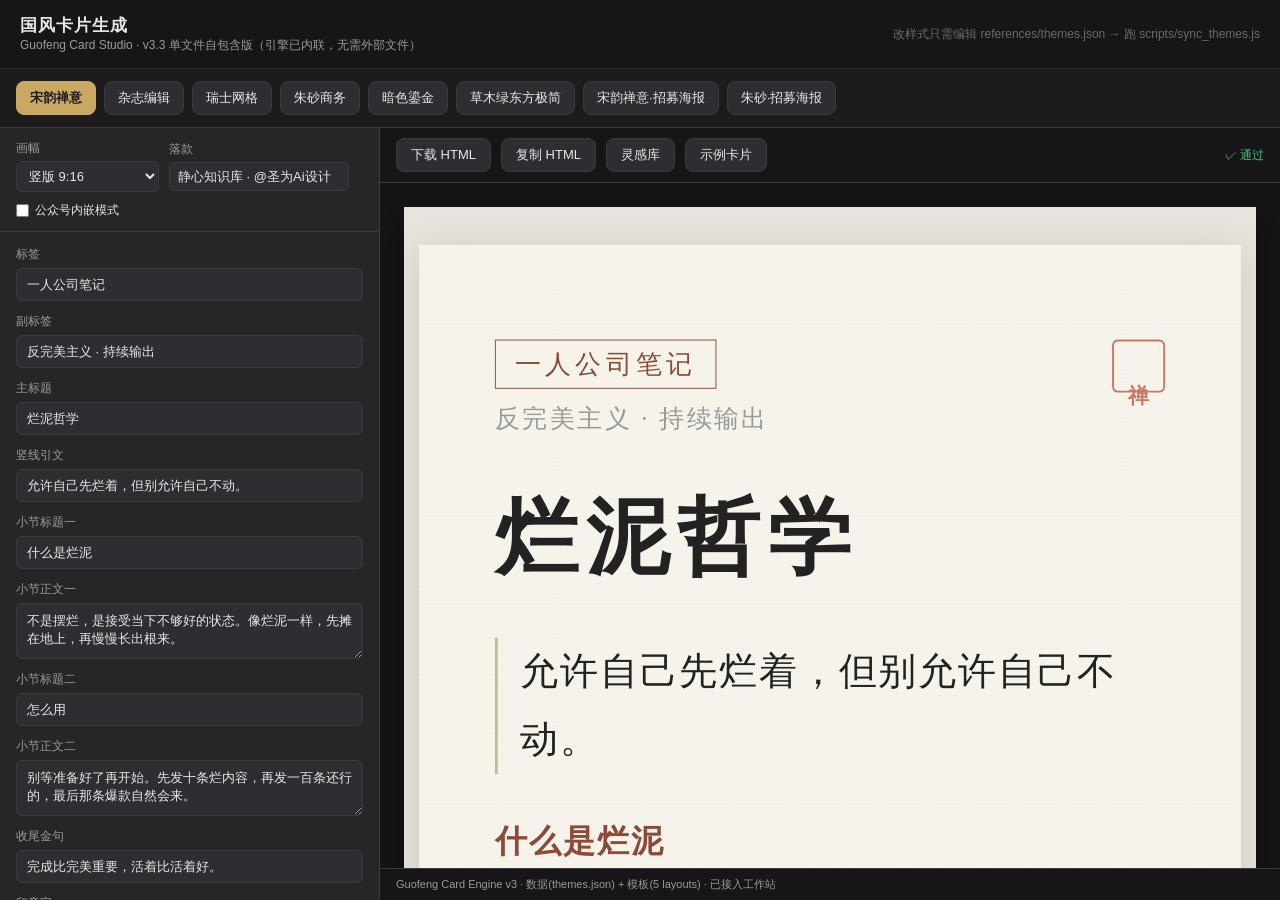
==== commit 2df188c9: "feat: 新增示例卡片画廊 + 修复示例文案从未填充的 bug - 工具栏新增「示例卡片」按钮：网格展示全部 8 个风格的成品示例缩略图，   点击任一卡片即套用该风格与示例文案到编辑区 - 修复 " ====
--- a/guofeng-card-studio.html
+++ b/guofeng-card-studio.html
@@ -13,6 +13,11 @@
   header .hint{margin-left:auto;font-size:12px;color:#6a6a70}
   main{flex:1;min-height:0;display:flex}
   #app{flex:1;min-width:0}
+  @media (max-width:760px){
+    body{height:auto;overflow:auto;display:block}
+    main{display:block;min-height:0}
+    #app{height:auto;min-height:0}
+  }
 </style>
 </head>
 <body>
@@ -27,7 +32,7 @@
   <div id="app"></div>
 </main>
 
-<!-- 引擎已内联（含全部主题数据与布局模板），单文件即可运行 -->
+<!-- 引擎已内联，单文件即可运行 -->
 <script>
 /*!
  * Guofeng Card Engine v3.3  —  数据 + 模板 + 灵感库 架构
@@ -1318,6 +1323,9 @@
 .gc-hint{font-size:11px;color:var(--gc-muted);padding:8px 16px;border-top:1px solid var(--gc-line)}
 .gc-insp{background:var(--gc-panel2);border:1px solid var(--gc-line);color:#e8e8ea;padding:7px 14px;border-radius:8px;font-size:13px;cursor:pointer}
 .gc-insp:hover{border-color:var(--gc-accent)}
+.gc-example{background:var(--gc-panel2);border:1px solid var(--gc-line);color:#e8e8ea;padding:7px 14px;border-radius:8px;font-size:13px;cursor:pointer}
+.gc-example:hover{border-color:var(--gc-accent)}
+.gc-ex-card{width:300px;height:533px;border:none;border-radius:6px;background:#fff;pointer-events:none;box-shadow:0 4px 16px rgba(0,0,0,.4)}
 .gc-insp-overlay{position:absolute;inset:0;z-index:20;background:rgba(20,20,22,.97);display:none;flex-direction:column}
 .gc-insp-overlay.open{display:flex}
 .gc-insp-head{display:flex;align-items:center;gap:10px;padding:12px 16px;border-bottom:1px solid var(--gc-line);flex-wrap:wrap}
@@ -1342,10 +1350,11 @@
 .gc-insp-empty{padding:40px;text-align:center;color:var(--gc-muted);font-size:13px}
 @media (max-width:760px){
 .gc-stylebar{padding:10px 12px}
+.gc-studio{height:auto;min-height:0}
 .gc-main{flex-direction:column}
 .gc-left{width:100%;min-width:0;flex:none;border-right:none;border-bottom:1px solid var(--gc-line)}
-.gc-form{flex:none;max-height:32vh;overflow-y:auto}
-.gc-right{flex:1;min-height:380px}
+.gc-form{flex:none;max-height:none;overflow:visible}
+.gc-right{flex:none;min-height:0}
 .gc-preview-wrap{padding:16px}
 .gc-controls .gc-chk{flex:1 1 100%}
 }
@@ -1380,6 +1389,7 @@
             <button class="gc-download">下载 HTML</button>
             <button class="gc-copy">复制 HTML</button>
             <button class="gc-insp">灵感库</button>
+            <button class="gc-example">示例卡片</button>
             <span class="gc-status"></span>
           </div>
           <div class="gc-preview-wrap"><iframe class="gc-preview" title="预览"></iframe></div>
@@ -1393,6 +1403,13 @@
           <button class="gc-insp-close">✕ 关闭</button>
         </div>
         <div class="gc-insp-grid"></div>
+      </div>
+      <div class="gc-insp-overlay gc-example-overlay">
+        <div class="gc-insp-head">
+          <h3>示例卡片</h3>
+          <button class="gc-example-close">✕ 关闭</button>
+        </div>
+        <div class="gc-insp-grid gc-example-grid"></div>
       </div>`;
 
     const $ = sel => container.querySelector(sel);
@@ -1419,11 +1436,7 @@
       const form = $('.gc-form');
       form.innerHTML = '';
       const s = DATA.themes[current];
-      if (!filled[current]) {
-        const d = sampleOf(current);
-        Object.entries(d).forEach(([k, v]) => { const el = form.querySelector('#f_' + k); if (el) el.value = v; });
-        filled[current] = true;
-      }
+      const needFill = !filled[current];
       fieldsOf(current).forEach(f => {
         const wrap = document.createElement('div'); wrap.className = 'gc-field';
         const lab = document.createElement('label'); lab.textContent = f.l; lab.setAttribute('for', 'f_' + f.k);
@@ -1432,6 +1445,11 @@
         inp.addEventListener('input', update);
         wrap.appendChild(lab); wrap.appendChild(inp); form.appendChild(wrap);
       });
+      if (needFill) {
+        const d = sampleOf(current);
+        Object.entries(d).forEach(([k, v]) => { const el = form.querySelector('#f_' + k); if (el) el.value = v; });
+        filled[current] = true;
+      }
     }
     function collectData() {
       const d = {};
@@ -1486,6 +1504,34 @@
     $('.gc-ratio').onchange = update;
     $('.gc-sign').oninput = update;
     $('.gc-wechat').onchange = update;
+
+    /* —— 示例卡片面板 —— */
+    function renderExamples() {
+      const grid = $('.gc-example-grid');
+      grid.innerHTML = '';
+      Object.entries(DATA.themes).forEach(([key, s]) => {
+        const d = s.sample || {};
+        const html = buildCard(key, d, { ratio: '9:16', sign: options.sign });
+        const card = document.createElement('div'); card.className = 'gc-insp-card';
+        const frame = document.createElement('iframe');
+        frame.className = 'gc-ex-card'; frame.srcdoc = html.replace('</body>', '<style>html,body{margin:0}body{width:900px;transform:scale(.3333);transform-origin:top left}</style></body>'); frame.title = s.label;
+        const cat = document.createElement('div'); cat.className = 'cat'; cat.textContent = s.label;
+        const t = document.createElement('div'); t.className = 't'; t.textContent = '点击套用该示例';
+        card.appendChild(cat); card.appendChild(frame); card.appendChild(t);
+        card.onclick = () => {
+          current = key;
+          delete filled[key];
+          renderStylebar(); renderForm();
+          $('.gc-ratio').value = options.ratio;
+          $('.gc-sign').value = options.sign;
+          Object.entries(d).forEach(([k, v]) => { const el = container.querySelector('#f_' + k); if (el) el.value = v; });
+          filled[key] = true;
+          $('.gc-example-overlay').classList.remove('open');
+          update();
+        };
+        grid.appendChild(card);
+      });
+    }
 
     /* —— 灵感库面板 —— */
     function renderInsp(filter) {
@@ -1542,6 +1588,12 @@
     };
     $('.gc-insp-close').onclick = () => $('.gc-insp-overlay').classList.remove('open');
 
+    $('.gc-example').onclick = () => {
+      $('.gc-example-overlay').classList.add('open');
+      renderExamples();
+    };
+    $('.gc-example-close').onclick = () => $('.gc-example-overlay').classList.remove('open');
+
     let rzT; window.addEventListener('resize', () => { clearTimeout(rzT); rzT = setTimeout(update, 120); });
 
     renderStylebar(); renderForm(); update();
